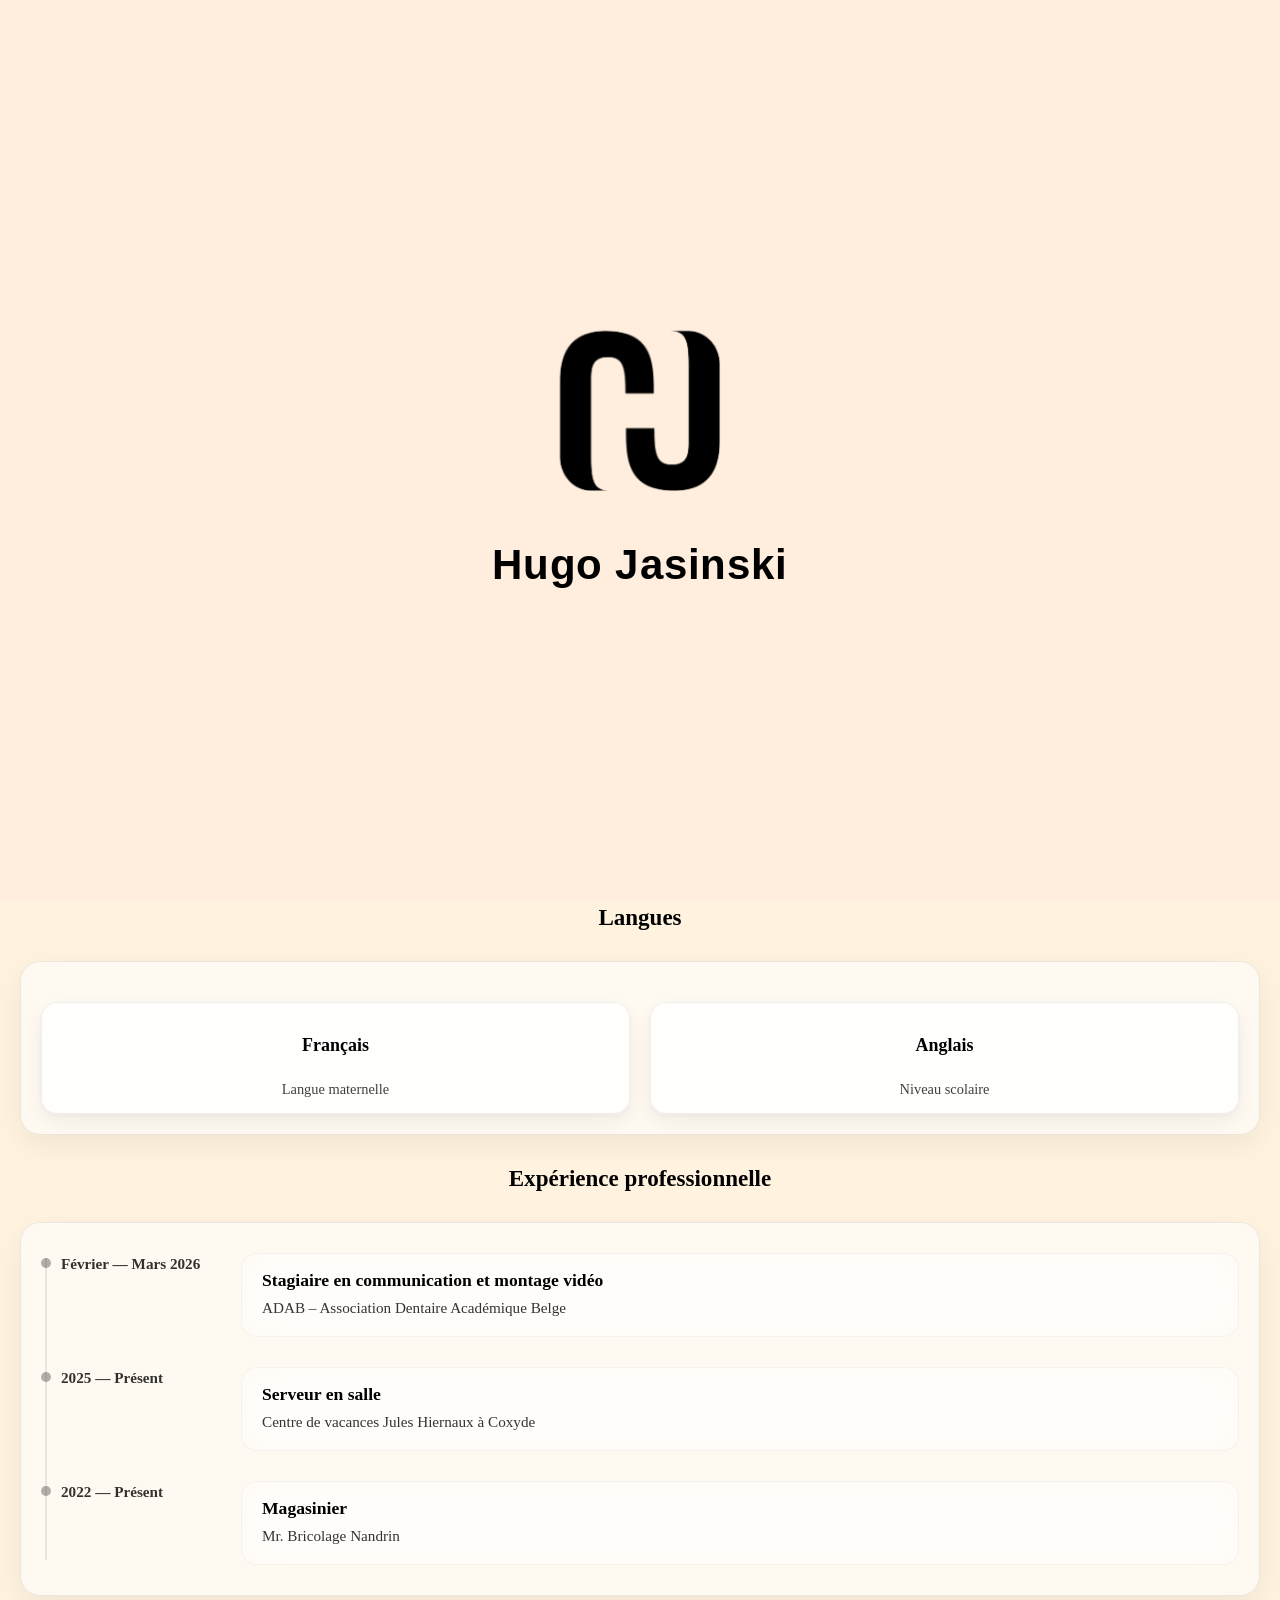
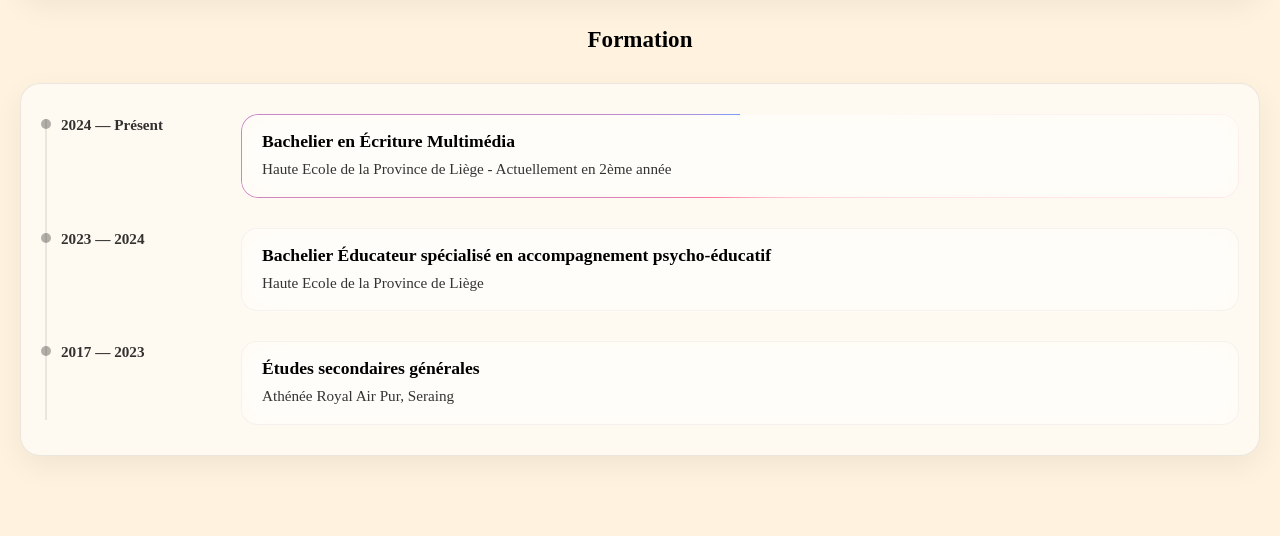
==== about.html @ ada1f1f3 "portfolio" ====
<!DOCTYPE html>
<html lang="fr">

<head>
    <meta charset="UTF-8">
    <meta name="viewport" content="width=device-width, initial-scale=1.0">

    <!-- FAVICON -->
    <link rel="icon" type="image/png" href="assets/logo-light.png">
    <link rel="shortcut icon" type="image/png" href="assets/logo-light.png">

    <!-- Apple (iPhone / Safari) -->
    <link rel="apple-touch-icon" href="assets/logo-light.png">

    <title>À propos - Hugo Jasinski</title>
    <link rel="stylesheet" href="css/style.css">
</head>

<body>

    <script src="js/intro.js"></script>

    <div id="header"></div> <!-- Appel du header -->

    <!-- Contenu de la page -->
    <main class="container">

        <!-- EN-TÊTE DE LA PAGE -->
        <div class="page-header"
            style="margin-bottom: 40px; margin-top: 60px; display: flex; justify-content: space-between; align-items: center; flex-wrap: wrap; gap: 20px;">
            <div>
                <h1 style="margin: 0; margin-bottom: 10px;">À propos</h1>
                <p style="margin: 0; font-size: 1.1rem; opacity: 0.8;">Présentation de mon profil, de mes compétences et de mon approche dans la création de contenus visuels et digitaux.</p>
            </div>
            <a href="assets/CV-web.pdf" class="cv-btn" download="cv-hugo-jasinski">Télécharger mon CV</a>
        </div>

        <!-- PROFIL -->
        <div class="section-header" style="margin-top: 0;">
            <h2>Profil</h2>
        </div>

        <div class="about-card">
            <div class="profile-grid">
                <div class="profile-item">
                    <span>Nom</span>
                    <strong>Hugo Jasinski</strong>
                </div>
                <div class="profile-item">
                    <span>Date de naissance</span>
                    <strong>9 mai 2005</strong>
                </div>
                <div class="profile-item">
                    <span>Email</span>
                    <strong><a href="mailto:hugo.jasinski@student.hepl.be"
                            style="text-decoration: none; color: inherit;">hugo.jasinski@student.hepl.be</a></strong>
                </div>
                <div class="profile-item">
                    <span>Permis</span>
                    <strong>Permis B</strong>
                </div>
                <div class="profile-item">
                    <span>Localisation</span>
                    <strong>Liège, Belgique</strong>
                </div>
            </div>
        </div>

        <!-- COMPÉTENCES -->
        <div class="section-header">
            <h2>Compétences</h2>
        </div>

        <div class="about-card">
            <div class="skills-grid">

                <div class="skill-item">
                    <div class="skill-title">
                        <img src="assets/icons/videoB.png" class="icon-light" alt="Montage vidéo">
                        <img src="assets/icons/videoW.png" class="icon-dark" alt="Montage vidéo">
                        <h3>Montage vidéo</h3>
                    </div>
                    <p>Adobe Premiere Pro, DaVinci Resolve</p>
                </div>

                <div class="skill-item">
                    <div class="skill-title">
                        <img src="assets/icons/designB.png" class="icon-light" alt="Design visuel">
                        <img src="assets/icons/designW.png" class="icon-dark" alt="Design visuel">
                        <h3>Design visuel</h3>
                    </div>
                    <p>Adobe Illustrator, Adobe Photoshop, Canva</p>
                </div>

                <div class="skill-item">
                    <div class="skill-title">
                        <img src="assets/icons/codeB.png" class="icon-light" alt="Web">
                        <img src="assets/icons/codeW.png" class="icon-dark" alt="Web">
                        <h3>Développement Web</h3>
                    </div>
                    <p>HTML, CSS, JavaScript, PHP, SQL (bases)</p>
                </div>

                <div class="skill-item">
                    <div class="skill-title">
                        <img src="assets/icons/UX-B.png" class="icon-light" alt="Wireframing">
                        <img src="assets/icons/UX-W.png" class="icon-dark" alt="Wireframing">
                        <h3>Wireframing</h3>
                    </div>
                    <p>Figma</p>
                </div>

            </div>
        </div>

        <!-- LANGUES -->
        <div class="section-header">
            <h2>Langues</h2>
        </div>

        <div class="about-card">
            <div class="skills-grid languages-grid">
                <div class="skill-item text-center">
                    <h3>Français</h3>
                    <p>Langue maternelle</p>
                </div>
                <div class="skill-item text-center">
                    <h3>Anglais</h3>
                    <p>Niveau scolaire</p>
                </div>
            </div>
        </div>

        <!-- EXPÉRIENCE PROFESSIONNELLE -->
        <div class="section-header">
            <h2>Expérience professionnelle</h2>
        </div>

        <div class="about-card">
            <div class="timeline">

                <div class="timeline-item">
                    <div class="timeline-date">Février — Mars 2026</div>
                    <a href="https://adab.be/" target="_blank" rel="noopener noreferrer" class="timeline-content">
                        <h3>Stagiaire en communication et montage vidéo</h3>
                        <p>ADAB – Association Dentaire Académique Belge</p>
                    </a>
                </div>

                <div class="timeline-item">
                    <div class="timeline-date">2025 — Présent</div>
                    <div class="timeline-content">
                        <h3>Serveur en salle</h3>
                        <p>Centre de vacances Jules Hiernaux à Coxyde</p>
                    </div>
                </div>

                <div class="timeline-item">
                    <div class="timeline-date">2022 — Présent</div>
                    <div class="timeline-content">
                        <h3>Magasinier</h3>
                        <p>Mr. Bricolage Nandrin</p>
                    </div>
                </div>

            </div>
        </div>

        <!-- FORMATION -->
        <div class="section-header">
            <h2>Formation</h2>
        </div>

        <div class="about-card">
            <div class="timeline">

                <div class="timeline-item">
                    <div class="timeline-date">2024 — Présent</div>
                    <a href="https://www.hepl.be/fr/ecriture-multimedia" target="_blank" rel="noopener noreferrer"
                        class="timeline-content highlight-border">
                        <h3>Bachelier en Écriture Multimédia</h3>
                        <p>Haute Ecole de la Province de Liège - Actuellement en 2ème année</p>
                    </a>
                </div>

                <div class="timeline-item">
                    <div class="timeline-date">2023 — 2024</div>
                    <div class="timeline-content">
                        <h3>Bachelier Éducateur spécialisé en accompagnement psycho-éducatif</h3>
                        <p>Haute Ecole de la Province de Liège</p>
                    </div>
                </div>

                <div class="timeline-item">
                    <div class="timeline-date">2017 — 2023</div>
                    <div class="timeline-content">
                        <h3>Études secondaires générales</h3>
                        <p>Athénée Royal Air Pur, Seraing</p>
                    </div>
                </div>

            </div>
        </div>

    </main>

    <script src="js/script.js"></script>
</body>

</html>
---- css/style.css ----
/*
 * =============================================================================
 * style.css — Portfolio
 * -----------------------------------------------------------------------------
 * Ordre des règles : NE PAS réordonner les blocs (cascade, surcharges, media queries).
 *
 * Carte des sections (repères « ===================== » dans le fichier) :
 *   INTRO LOADER → DESIGN SYSTEM → LAYOUT → HEADER → NAV DESKTOP → LOGO →
 *   THEME BUTTON → HERO → CTA → PROJECTS (aperçu accueil) → BURGER → MOBILE MENU → RESPONSIVE (≤768) →
 *   ANIM → LIGHT MODE EMPHASIS → SKILLS GRID → SKILL BUBBLE → TITLE ROW → DETAILS TEXT →
 *   DARK MODE → PROFILE GRID → LANGUAGES → TIMELINE → CV BUTTON → POP ANIMATION →
 *   HIGHLIGHT BORDER → CONTACT PAGE → PROJECTS PAGE → VIDEO SECTION → EXPANDABLE DESCRIPTION →
 *   DESIGN SECTION → DEV WEB SECTION → WIREFRAMING SECTION → MODAL / OVERLAY →
 *   PROJECTS PAGE RESPONSIVE (≤768)
 * -----------------------------------------------------------------------------
 */

/* =====================
   INTRO LOADER
===================== */

#intro-overlay {
    position: fixed;
    inset: 0;
    z-index: 99999;

    display: flex;
    flex-direction: column;
    align-items: center;
    justify-content: center;
    gap: 30px;

    /* Light mode background – matches site */
    background: #ffeede;

    /* Fade in */
    animation: introFadeIn 0.4s ease forwards;
}

#intro-overlay.intro-dark {
    /* Dark mode background – matches site */
    background: #0b0f14;
}

/* Fade in */
@keyframes introFadeIn {
    from { opacity: 0; }
    to   { opacity: 1; }
}

/* Fade out */
#intro-overlay.intro-fadeout {
    animation: introFadeOut 0.6s ease forwards;
    pointer-events: none;
}

@keyframes introFadeOut {
    from { opacity: 1; }
    to   { opacity: 0; }
}

/* --- LOGO --- */
#intro-logo {
    width: clamp(100px, 22vw, 200px);
    height: auto;
    opacity: 0;
    transform: rotate(0deg) scale(1);
    will-change: transform, opacity;
}

#intro-logo.intro-logo-animate {
    animation: introLogoSpin 1.5s cubic-bezier(0.22, 1, 0.36, 1) forwards;
}

@keyframes introLogoSpin {
    0% {
        opacity: 0;
        transform: rotate(0deg) scale(0.85);
    }
    30% {
        opacity: 1;
    }
    100% {
        opacity: 1;
        transform: rotate(180deg) scale(1.15);
    }
}

/* --- TEXT (letter stagger) --- */
#intro-text {
    display: flex;
    justify-content: center;
    flex-wrap: wrap;
    gap: 0;
    font-family: -apple-system, BlinkMacSystemFont, "Segoe UI", Roboto, sans-serif;
    font-size: clamp(24px, 4.5vw, 42px);
    font-weight: 700;
    letter-spacing: 0.02em;
    color: #000;
}

#intro-overlay.intro-dark #intro-text {
    color: #f5f7ff;
}

.intro-letter {
    display: inline-block;
    opacity: 0;
    transform: translateY(20px) scale(0.8);
    animation: introLetterBounce 0.55s cubic-bezier(0.34, 1.56, 0.64, 1) forwards;
}

@keyframes introLetterBounce {
    0% {
        opacity: 0;
        transform: translateY(20px) scale(0.8);
    }
    60% {
        opacity: 1;
        transform: translateY(-4px) scale(1.08);
    }
    100% {
        opacity: 1;
        transform: translateY(0) scale(1);
    }
}

/* --- Responsive --- */
@media (max-width: 480px) {
    #intro-logo {
        width: clamp(80px, 30vw, 140px);
    }
    #intro-text {
        font-size: clamp(20px, 6vw, 30px);
    }
    #intro-overlay {
        gap: 20px;
    }
}

/* =====================
   DESIGN SYSTEM
===================== */

:root {
    --bg: #fff8ef;
    --text: #000;
    --glass: rgba(255, 255, 255, 0.25);

    --text-base: clamp(14px, 1.2vw, 16px);
    --h1: clamp(28px, 4vw, 52px);
    --h2: clamp(20px, 2.2vw, 28px);
    --nav: clamp(14px, 1vw, 16px);
    --card-title: clamp(16px, 1.3vw, 18px);

    --side-padding: 20px;
    --max-width: 1400px;

    --skill-height: 72px;

    /* Hero (accueil) — typographie & hiérarchie */
    --hero-title-family: "Plus Jakarta Sans", -apple-system, BlinkMacSystemFont, "Segoe UI", sans-serif;
    --hero-title-weight: 800;
    --hero-title-tracking: -0.045em;
    --hero-title-line-height: 0.92;
    --hero-title-size: clamp(2.85rem, 6vw + 1.2rem, 6.25rem);
    --hero-lede-max: min(44rem, 100%);
    --hero-lede-opacity: 0.78;
    --hero-stack-gap: clamp(1.35rem, 3.2vw, 2.35rem);
}

* {
    box-sizing: border-box;
}

html,
body {
    width: 100%;
    overflow-x: hidden;
}

body {
    margin: 0;
    font-family: -apple-system, BlinkMacSystemFont;

    background: #fff3df;
    color: var(--text);

    position: relative;
    z-index: 0;

    font-size: var(--text-base);
    transition: background 0.4s ease, color 0.4s ease;
}

body::before {
    content: "";
    position: fixed;
    inset: 0;
    pointer-events: none;

    background:
        radial-gradient(circle at var(--x, 50%) var(--y, 50%),
            rgba(255, 140, 200, 0.42),
            transparent 42%),
        radial-gradient(circle at calc(var(--x, 50%) + 20%) calc(var(--y, 50%) + 10%),
            rgba(255, 228, 150, 0.26),
            transparent 52%);

    z-index: 0;
}

/* Mobile — léger mouvement des halos (sans curseur, mêmes couleurs que desktop) */
@keyframes mobile-bg-drift-light {
    0% {
        background-position: 8% 12%, 92% 88%;
    }

    100% {
        background-position: 42% 38%, 58% 62%;
    }
}

@keyframes mobile-bg-drift-dark {
    0% {
        background-position: 12% 22%, 88% 78%;
    }

    100% {
        background-position: 38% 42%, 62% 58%;
    }
}

body.dark {
    --bg: #0b0f14;
    --text: #f5f7ff;
    --glass: rgba(20, 25, 35, 0.35);

    --hero-lede-opacity: 0.82;

    animation: fadeTheme 0.3s ease;

    background:
        radial-gradient(circle at var(--x, 50%) var(--y, 50%),
            rgba(80, 120, 255, 0.18),
            transparent 45%),
        radial-gradient(circle at calc(var(--x, 50%) + 20%) calc(var(--y, 50%) + 10%),
            rgba(120, 140, 180, 0.12),
            transparent 50%),
        #0b0f14;
}

body.dark::before {
    background:
        radial-gradient(circle at var(--x, 50%) var(--y, 50%),
            rgba(80, 120, 255, 0.18),
            transparent 45%),
        radial-gradient(circle at calc(var(--x, 50%) + 20%) calc(var(--y, 50%) + 10%),
            rgba(120, 140, 180, 0.12),
            transparent 50%);
}

@keyframes hero-title-grad-shift {
    0% {
        background-position: 0% 50%;
    }

    100% {
        background-position: 100% 50%;
    }
}

/* =====================
   LAYOUT
===================== */

main {
    display: flex;
    flex-direction: column;
    gap: 30px;
    padding-top: 80px;
}

.container {
    max-width: var(--max-width);
    padding: 80px var(--side-padding);
    width: 100%;
    margin: 0 auto;
    display: flex;
    flex-direction: column;
    gap: 30px;
}

/* Accueil : hero collé sous le header fixe (pas d’espace vide au-dessus) */
main.home-main.container {
    padding-top: 0;
}

/* =====================
   HEADER
===================== */

.glass {
    position: fixed;
    top: 10px;
    left: 0;
    right: 0;
    margin: 0 auto;

    padding: 10px 20px;
    display: grid;
    grid-template-columns: auto 1fr auto;
    align-items: center;

    backdrop-filter: blur(10px);
    background: var(--glass);
    border-radius: 20px;
    z-index: 1000;

    max-width: var(--max-width);
    width: calc(100% - (var(--side-padding) * 2));

    transition: background 0.4s ease, transform 0.3s ease;
}

/* =====================
   NAV DESKTOP UNIQUEMENT
===================== */

.nav-desktop {
    display: flex;
    justify-content: center;
    align-items: center;
    gap: 40px;
}

.nav-desktop a {
    text-decoration: none;
    color: var(--text);
    font-weight: 500;
    opacity: 0.7;
    font-size: var(--nav);
    transition: transform 0.25s ease, opacity 0.25s ease;
}

.nav-desktop a:hover {
    opacity: 1;
    transform: scale(1.25);
}

/* =====================
   LOGO
===================== */

.logo {
    grid-column: 1;
}

.logo img {
    height: 35px;
    transition: transform 0.5s cubic-bezier(0.34, 1.56, 0.64, 1);
}

.logo img:hover {
    transform: rotate(180deg) scale(1.25);
}

/* =====================
   THEME BUTTON
===================== */

#themeToggle {
    width: 40px;
    height: 40px;
    padding: 0;

    display: flex;
    align-items: center;
    justify-content: center;

    background: transparent;
    /* PLUS DE FOND */
    border: none;
    /* PLUS DE CONTOUR */
    box-shadow: none;
    /* sécurité */

    cursor: pointer;
    color: var(--text);

    font-size: 22px;

    transition: transform 0.25s cubic-bezier(0.34, 1.56, 0.64, 1);
}

#themeToggle:hover {
    transform: scale(1.18);
}

#themeToggle:focus,
#themeToggle:focus-visible {
    outline: none;
    box-shadow: none;
}

#themeToggle:focus-visible {
    box-shadow: 0 0 0 2px rgba(255, 180, 200, 0.5);
}

#themeToggle img {
    width: 20px;
    height: 20px;
    pointer-events: none;
    width: 26px;
    height: 26px;
}

/* =====================
   HERO
===================== */

.hero {
    position: relative;
    height: 60vh;
    min-height: clamp(420px, 60vh, 680px);
    width: 100vw;
    margin-left: calc(50% - 50vw);
    margin-right: calc(50% - 50vw);

    display: flex;
    justify-content: center;
    align-items: center;

    background-image: url("../assets/hero.webp");
    background-repeat: no-repeat;
    background-position: 88% top;
    background-size: cover;

    /* Halo coloré sous le hero (palette hovers, intensité renforcée) */
    box-shadow:
        0 22px 72px rgba(230, 130, 175, 0.32),
        0 10px 36px rgba(230, 130, 175, 0.18);
}

.hero::before {
    content: "";
    position: absolute;
    inset: 0;
    background: linear-gradient(
        to right,
        rgba(18, 16, 16, 0.72) 0%,
        rgba(18, 16, 16, 0.38) 38%,
        rgba(18, 16, 16, 0.08) 58%,
        transparent 72%
    );
    pointer-events: none;
}

body.dark .hero::before {
    background: linear-gradient(
        to right,
        rgba(8, 10, 14, 0.78) 0%,
        rgba(8, 10, 14, 0.42) 38%,
        rgba(8, 10, 14, 0.1) 58%,
        transparent 72%
    );
}

body.dark .hero {
    box-shadow:
        0 24px 76px rgba(80, 120, 255, 0.38),
        0 12px 40px rgba(80, 120, 255, 0.22);
}

.hero-content {
    display: flex;
    justify-content: flex-start;
    align-items: center;
    width: 100%;
    max-width: 1200px;
    margin: 0 auto;
    padding: clamp(1rem, 3vh, 2rem) clamp(var(--side-padding), 5vw, 4.5rem);
    position: relative;
    z-index: 1;
}

.hero-text {
    display: flex;
    flex-direction: column;
    align-items: flex-start;
    gap: var(--hero-stack-gap);
    width: 100%;
    max-width: min(36rem, 52%);
    margin-inline: 0;
    text-align: left;
    text-wrap: balance;
}

@media (min-width: 900px) and (max-width: 1199px) {
    .hero {
        height: 64vh;
        min-height: clamp(480px, 64vh, 720px);
        background-position: 87% top;
        background-size: cover;
    }
}

@media (min-width: 1200px) {
    .hero {
        height: 78vh;
        min-height: clamp(580px, 78vh, 920px);
        background-position: 90% -14vh;
        background-size: cover;
    }
}

/* > 15″ FHD (1920 px) — évite le recadrage excessif sur écrans très larges */
@media (min-width: 1921px) {
    .hero {
        height: min(78vh, 920px);
        max-height: 920px;
        background-size: auto 100%;
        background-position: right top;
    }
}

.hero-title {
    margin: 0;
    padding: 0;
    font-family: var(--hero-title-family);
    font-weight: var(--hero-title-weight);
    font-size: var(--hero-title-size);
    line-height: var(--hero-title-line-height);
    letter-spacing: var(--hero-title-tracking);
    text-rendering: optimizeLegibility;

    /* Fond body (#fff3df, #ffeede) + rose halo ::before (rgb(255, 140, 200)) plus présent */
    background-image: linear-gradient(
        105deg,
        #fff3df 0%,
        #ffe8f0 12%,
        #ffc2dc 26%,
        #fff3df 38%,
        #ffb8d4 50%,
        #ffeede 62%,
        #fde0ec 76%,
        #fff6e8 88%,
        #fff3df 100%
    );
    background-size: 320% 100%;
    background-repeat: no-repeat;
    -webkit-background-clip: text;
    background-clip: text;
    -webkit-text-fill-color: transparent;
    color: transparent;

    animation: hero-title-grad-shift 22s ease-in-out infinite alternate;
}

body.dark .hero-title {
    /* Palette body.dark — background-image uniquement (le shorthand `background` réinitialise background-clip) */
    background-image: linear-gradient(
        112deg,
        #e8ecf8 0%,
        #7c9dff 18%,
        #586a8a 34%,
        #0b0f14 48%,
        #a8b8d8 62%,
        #4f72d8 78%,
        #d0d8e8 100%
    );
    background-size: 320% 100%;
    background-repeat: no-repeat;
    -webkit-background-clip: text;
    background-clip: text;
    -webkit-text-fill-color: transparent;
    color: transparent;

    animation: hero-title-grad-shift 26s ease-in-out infinite alternate;
}

@media (prefers-reduced-motion: reduce) {
    .hero-title {
        animation: none;
        background-position: 50% 50%;
    }
}

@supports not ((-webkit-background-clip: text) or (background-clip: text)) {
    .hero-title {
        background: none;
        background-image: none;
        animation: none;
        -webkit-text-fill-color: #f0d2e4;
        color: #f0d2e4;
    }

    body.dark .hero-title {
        -webkit-text-fill-color: #2a3448;
        color: #2a3448;
    }
}

.hero-title-line {
    display: block;
}

.hero-lede {
    margin: 0;
    max-width: var(--hero-lede-max);
    font-family: inherit;
    font-size: clamp(0.9rem, 0.35vw + 0.88rem, 1.05rem);
    font-weight: 400;
    line-height: 1.68;
    letter-spacing: 0.012em;

    color: rgba(248, 244, 255, var(--hero-lede-opacity));

    transition: color 0.35s ease;
}

body.dark .hero-lede {
    color: rgba(18, 22, 30, var(--hero-lede-opacity));
}

/* Hero — texte identique en mode clair et sombre */
body.dark .hero .hero-title {
    background-image: linear-gradient(
        105deg,
        #fff3df 0%,
        #ffe8f0 12%,
        #ffc2dc 26%,
        #fff3df 38%,
        #ffb8d4 50%,
        #ffeede 62%,
        #fde0ec 76%,
        #fff6e8 88%,
        #fff3df 100%
    );
    background-size: 320% 100%;
    background-repeat: no-repeat;
    -webkit-background-clip: text;
    background-clip: text;
    -webkit-text-fill-color: transparent;
    color: transparent;
    animation: hero-title-grad-shift 22s ease-in-out infinite alternate;
}

body.dark .hero .hero-lede {
    color: rgba(248, 244, 255, var(--hero-lede-opacity));
}

@supports not ((-webkit-background-clip: text) or (background-clip: text)) {
    body.dark .hero .hero-title {
        -webkit-text-fill-color: #f0d2e4;
        color: #f0d2e4;
    }
}

/* =====================
   CTA
===================== */

.cta-card {
    width: 100%;
    padding: 20px;
    border-radius: 20px;
    cursor: pointer;

    background: rgba(255, 255, 255, 0.35);
    backdrop-filter: blur(12px);
    border: 1px solid rgba(255, 255, 255, 0.35);

    transition: transform 0.3s ease, background 0.3s ease;
}

body.dark .cta-card {
    background: rgba(20, 20, 20, 0.35);
    border: 1px solid rgba(255, 255, 255, 0.08);
}

.cta-card:hover {
    transform: translateY(-5px);
    background: rgba(255, 255, 255, 0.45);
}

body.dark .cta-card:hover {
    background: rgba(30, 30, 30, 0.45);
}

.cta.full-width {
    margin-top: 48px;
    margin-bottom: 28px;
}

/* Carte Contact — aspect CTA renforcé + flèche animée au survol */
.contact-card {
    padding: clamp(22px, 4vw, 36px) clamp(20px, 5vw, 40px);
    border-radius: 22px;
    box-shadow: 0 10px 32px rgba(0, 0, 0, 0.07);
    border-width: 1px;
    position: relative;
    overflow: hidden;
}

body.dark .contact-card {
    box-shadow: 0 12px 36px rgba(0, 0, 0, 0.35);
}

.contact-card:hover {
    box-shadow: 0 16px 48px rgba(230, 130, 175, 0.18);
}

body.dark .contact-card:hover {
    box-shadow: 0 18px 52px rgba(80, 120, 255, 0.22);
}

.contact-card-inner {
    display: flex;
    align-items: center;
    justify-content: space-between;
    gap: clamp(16px, 4vw, 28px);
    width: 100%;
}

.contact-card-text {
    flex: 1;
    min-width: 0;
}

.contact-card-text h2 {
    margin: 0 0 8px 0;
    font-size: clamp(1.35rem, 2.5vw, 1.65rem);
    font-weight: 700;
    letter-spacing: -0.02em;
}

.contact-card-text p {
    margin: 0;
    font-size: clamp(0.95rem, 1.8vw, 1.05rem);
    line-height: 1.45;
    opacity: 0.88;
    font-weight: 500;
    transition: opacity 0.25s ease;
}

.contact-card:hover .contact-card-text p {
    opacity: 1;
}

.contact-card-arrow {
    flex-shrink: 0;
    display: flex;
    align-items: center;
    justify-content: center;
    color: var(--text);
    opacity: 0.72;
    transition:
        transform 0.4s cubic-bezier(0.34, 1.56, 0.64, 1),
        opacity 0.25s ease;
}

.contact-card:hover .contact-card-arrow {
    transform: translateX(10px);
    opacity: 1;
}

.contact-card:focus-visible {
    outline: none;
    box-shadow:
        0 10px 32px rgba(0, 0, 0, 0.07),
        0 0 0 3px rgba(230, 130, 175, 0.45);
}

body.dark .contact-card:focus-visible {
    box-shadow:
        0 12px 36px rgba(0, 0, 0, 0.35),
        0 0 0 3px rgba(120, 160, 255, 0.45);
}

/* =====================
   PROJECTS — APERÇU ACCUEIL
===================== */

/* Accueil — aperçu « Mes créations » (détails sur projects.html) */
.home-projects-preview {
    width: 100%;
    margin-top: 18px;
    display: flex;
    flex-direction: column;
    gap: clamp(18px, 3vw, 26px);
}

.home-projects-row {
    display: grid;
    grid-template-columns: repeat(2, minmax(0, 1fr));
    gap: clamp(14px, 2.5vw, 22px);
    width: 100%;
}

.home-projects-row--vertical {
    justify-items: center;
    align-items: start;
}

button.home-project-card {
    font: inherit;
    text-align: left;
    cursor: pointer;
    padding: 0;
    border: none;
    appearance: none;
    -webkit-appearance: none;
    box-sizing: border-box;
}

.home-project-card {
    display: flex;
    flex-direction: column;
    width: 100%;
    max-width: 100%;
    min-width: 0;
    border-radius: 16px;
    overflow: hidden;
    text-decoration: none;
    color: inherit;
    background: rgba(255, 255, 255, 0.25);
    border: 1px solid rgba(0, 0, 0, 0.04);
    backdrop-filter: blur(18px);
    box-shadow: 0 8px 22px rgba(0, 0, 0, 0.06);
    transition:
        transform 0.25s ease,
        background 0.25s ease,
        box-shadow 0.25s ease;
    animation: popIn 0.55s cubic-bezier(0.34, 1.56, 0.64, 1) backwards;
}

.home-projects-row .home-project-card:nth-child(1) {
    animation-delay: 0.04s;
}

.home-projects-row .home-project-card:nth-child(2) {
    animation-delay: 0.1s;
}

body.dark .home-project-card {
    background: rgba(20, 25, 35, 0.35);
    border: 1px solid rgba(255, 255, 255, 0.08);
    box-shadow: 0 10px 28px rgba(0, 0, 0, 0.35);
}

.home-project-card:hover {
    transform: translateY(-6px) scale(1.01);
    background: rgba(255, 255, 255, 0.4);
    box-shadow: 0 16px 48px rgba(230, 130, 175, 0.18);
}

body.dark .home-project-card:hover {
    background: rgba(30, 35, 50, 0.45);
    box-shadow: 0 18px 52px rgba(80, 120, 255, 0.22);
}

.home-project-card:focus-visible {
    outline: none;
    box-shadow:
        0 16px 48px rgba(230, 130, 175, 0.18),
        0 0 0 3px rgba(230, 130, 175, 0.45);
}

body.dark .home-project-card:focus-visible {
    box-shadow:
        0 18px 52px rgba(80, 120, 255, 0.22),
        0 0 0 3px rgba(120, 160, 255, 0.45);
}

.home-project-card-media {
    width: 100%;
    min-width: 0;
    overflow: hidden;
    background: rgba(150, 150, 150, 0.08);
}

.home-project-card--horizontal .home-project-card-media {
    aspect-ratio: 16 / 10;
}

.home-project-card--vertical {
    width: 100%;
    max-width: min(280px, 46vw);
}

.home-project-card--vertical .home-project-card-media {
    aspect-ratio: 9 / 16;
}

.home-project-card-media img {
    width: 100%;
    height: 100%;
    object-fit: cover;
    display: block;
    transition: transform 0.4s ease;
}

.home-project-card:hover .home-project-card-media img {
    transform: scale(1.05);
}

.home-project-card-info {
    flex: 0 0 auto;
    display: flex;
    flex-direction: column;
    align-items: stretch;
    gap: 6px;
    padding: 14px 18px;
    min-height: 56px;
    min-width: 0;
    width: 100%;
    box-sizing: border-box;
    border-top: 1px solid rgba(0, 0, 0, 0.07);
    background: rgba(255, 255, 255, 0.68);
    backdrop-filter: blur(12px);
}

body.dark .home-project-card-info {
    border-top: 1px solid rgba(255, 255, 255, 0.09);
    background: rgba(18, 22, 32, 0.62);
}

.home-project-card-meta {
    display: block;
    font-size: 0.68rem;
    font-weight: 700;
    text-transform: uppercase;
    letter-spacing: 0.07em;
    opacity: 0.52;
}

body.dark .home-project-card-meta {
    opacity: 0.58;
}

.home-project-card-title {
    margin: 0;
    font-size: 0.98rem;
    font-weight: 600;
    line-height: 1.35;
    min-width: 0;
    width: 100%;
    overflow: hidden;
    overflow-wrap: anywhere;
    word-break: break-word;
    display: -webkit-box;
    -webkit-box-orient: vertical;
    -webkit-line-clamp: 2;
    line-clamp: 2;
}

.home-projects-fallback {
    margin: 0;
    padding: 20px;
    text-align: center;
    font-size: 0.95rem;
    opacity: 0.65;
}

@media (prefers-reduced-motion: reduce) {

    .home-project-card,
    .home-project-card-media img {
        animation: none;
        transition: none;
    }

    .home-project-card:hover {
        transform: none;
    }

    .home-project-card:hover .home-project-card-media img {
        transform: none;
    }
}

/* =====================
   BURGER
===================== */

.header-actions {
    grid-column: 3;
    justify-self: end;
    display: flex;
    align-items: center;
    gap: 10px;
}

.burger {
    display: none;
    width: 40px;
    height: 40px;
    border: none;
    background: transparent;
    cursor: pointer;
}

.burger span {
    display: block;
    height: 2px;
    width: 22px;
    background: var(--text);
    margin: 5px auto;
    transition: 0.3s ease;
}

.burger.active span:nth-child(1) {
    transform: translateY(7px) rotate(45deg);
}

.burger.active span:nth-child(2) {
    opacity: 0;
}

.burger.active span:nth-child(3) {
    transform: translateY(-7px) rotate(-45deg);
}

/* =====================
   MOBILE MENU (FIX CLEAN)
===================== */

.mobile-menu {
    position: fixed;
    top: calc(70px + 15px);
    left: 50%;
    transform: translateX(-50%) translateY(-10px);

    display: flex;
    justify-content: center;

    opacity: 0;
    pointer-events: none;

    transition: 0.25s ease;
    z-index: 3000;
}

.mobile-menu.active {
    opacity: 1;
    pointer-events: auto;
    transform: translateX(-50%) translateY(0);
}

/* menu panel */
.nav-mobile {
    display: flex;
    flex-direction: column;

    width: min(420px, calc(100vw - 40px));

    text-align: center;

    background: var(--glass);
    backdrop-filter: blur(12px);
    border-radius: 20px;

    padding: 25px;
    gap: 14px;
}

.nav-mobile a {
    color: var(--text);
    text-decoration: none;
    font-size: 1.1rem;

    display: flex;
    align-items: center;
    justify-content: center;

    height: 48px;

    border-radius: 10px;

    position: relative;
}

.nav-mobile a:hover {
    background: rgba(35, 35, 35, 0.1);
}

.nav-mobile a:not(:last-child)::after {
    content: "";

    position: absolute;
    bottom: -9px;
    /* place entre les items */
    left: 50%;
    transform: translateX(-50%);

    width: 60%;
    /* centré et pas full width */
    height: 1px;

    background: rgba(150, 150, 150, 0.25);
}

/* dark mode */
body.dark .nav-mobile {
    background: rgba(20, 20, 20, 0.25);
    border: 1px solid rgba(255, 255, 255, 0.08);
}

body.dark .nav-mobile a:not(:last-child)::after {
    background: rgba(255, 255, 255, 0.15);
}

/* =====================
   RESPONSIVE
===================== */

@media (max-width: 768px) {

    body::before {
        display: block;
        background:
            radial-gradient(ellipse 95% 90% at 30% 22%,
                rgba(255, 140, 200, 0.42),
                transparent 52%),
            radial-gradient(ellipse 90% 85% at 72% 68%,
                rgba(255, 228, 150, 0.26),
                transparent 56%);
        background-size: 145% 145%;
        background-position: 10% 15%, 90% 85%;
        background-repeat: no-repeat;
        animation: mobile-bg-drift-light 22s ease-in-out infinite alternate;
    }

    body.dark::before {
        background:
            radial-gradient(ellipse 100% 95% at 28% 28%,
                rgba(80, 120, 255, 0.18),
                transparent 58%),
            radial-gradient(ellipse 95% 90% at 72% 62%,
                rgba(120, 140, 180, 0.12),
                transparent 62%);
        background-size: 140% 140%;
        background-position: 15% 25%, 85% 75%;
        background-repeat: no-repeat;
        animation: mobile-bg-drift-dark 26s ease-in-out infinite alternate;
    }

    body {
        background: #fff3df;
    }

    body.dark {
        background: #0b0f14;
    }

    @media (prefers-reduced-motion: reduce) {

        body::before,
        body.dark::before {
            animation: none;
        }
    }

    .hero {
        /* top: 10px + header (padding + contenu 40px + padding) */
        --hero-mobile-header-gap: calc(10px + 10px + 40px + 10px);
        --hero-img-height: calc(100vw * 2000 / 3000);
        --hero-title-size: clamp(2.05rem, 6.2vw + 0.9rem, 3.15rem);
        --hero-stack-gap: clamp(0.85rem, 3vw, 1.25rem);
        --hero-title-tracking: -0.038em;

        display: block;
        height: var(--hero-img-height);
        max-height: var(--hero-img-height);
        min-height: 0;
        margin-top: var(--hero-mobile-header-gap);
        aspect-ratio: unset;

        background-size: 100% auto;
        background-position: 76% top;
        overflow: hidden;
    }

    .hero::before {
        inset: 0;
        background:
            radial-gradient(
                ellipse 72% 95% at 0% 100%,
                rgba(18, 16, 16, 0.9) 0%,
                rgba(18, 16, 16, 0.62) 28%,
                rgba(18, 16, 16, 0.38) 46%,
                rgba(18, 16, 16, 0.16) 62%,
                rgba(18, 16, 16, 0.05) 74%,
                transparent 88%
            ),
            linear-gradient(
                to right,
                rgba(18, 16, 16, 0.55) 0%,
                rgba(18, 16, 16, 0.22) 42%,
                rgba(18, 16, 16, 0.06) 58%,
                transparent 76%
            );
        z-index: 0;
    }

    body.dark .hero::before {
        background:
            radial-gradient(
                ellipse 72% 95% at 0% 100%,
                rgba(18, 16, 16, 0.92) 0%,
                rgba(18, 16, 16, 0.64) 28%,
                rgba(18, 16, 16, 0.4) 46%,
                rgba(18, 16, 16, 0.18) 62%,
                rgba(18, 16, 16, 0.06) 74%,
                transparent 88%
            ),
            linear-gradient(
                to right,
                rgba(18, 16, 16, 0.58) 0%,
                rgba(18, 16, 16, 0.24) 42%,
                rgba(18, 16, 16, 0.07) 58%,
                transparent 76%
            );
    }

    .hero-content {
        position: absolute;
        inset: 0;
        display: flex;
        justify-content: flex-start;
        align-items: center;
        height: auto;
        min-height: 0;
        padding-inline: clamp(var(--side-padding), 4vw, 1.75rem);
        padding-top: 0;
        padding-bottom: 0;
        z-index: 1;
    }

    .hero-text {
        align-items: flex-start;
        text-align: left;
        max-width: min(17.5rem, 58%);
        margin-inline: 0;
        gap: var(--hero-stack-gap);
    }

    .hero-lede {
        max-width: 100%;
        margin-inline: 0;
        font-size: clamp(0.82rem, 0.28vw + 0.8rem, 0.95rem);
        line-height: 1.52;
        text-align: left;
    }

    .home-projects-preview {
        margin-top: 14px;
        gap: 18px;
    }

    /* Rangée paysage : une carte par ligne (stretch explicite ≠ rangée portrait centrée) */
    .home-projects-row--horizontal {
        grid-template-columns: 1fr;
        gap: 16px;
        justify-items: stretch;
    }

    /*
     * Rangée portrait (projets 3 & 4) : deux colonnes, cartes étroites centrées —
     * même logique que les vignettes 9:16 / wireframes centrés sur projects.html.
     */
    .home-projects-row--vertical {
        grid-template-columns: repeat(2, minmax(0, 1fr));
        gap: 12px 14px;
        justify-items: center;
        align-items: start;
    }

    .home-projects-row--vertical .home-project-card--vertical {
        width: 100%;
        max-width: min(200px, 46vw);
        margin-inline: auto;
    }

    .home-projects-row--vertical .home-project-card-info {
        padding: 10px 12px;
        min-height: 48px;
    }

    .home-projects-row--vertical .home-project-card-meta {
        font-size: 0.62rem;
    }

    .home-projects-row--vertical .home-project-card-title {
        font-size: 0.86rem;
    }

    .nav-desktop {
        display: none;
    }

    .burger {
        display: block;
    }

    .glass {
        width: calc(100% - 30px);
        padding: 10px 15px;
    }

    .about-card.expandable {
        padding-bottom: 90px;
        /* ↑ vraie zone tampon */
    }

    #aboutCard.about-card.expandable,
    #aboutCard.about-card.expandable:not(.open),
    #aboutCard.about-card.expandable.open {
        padding-bottom: 22px;
    }

    #aboutCard.about-card.expandable::after {
        display: none;
    }

    .about-card.expandable::after {
        bottom: 24px;
        /* remonte légèrement la flèche */
        width: 26px;
        height: 26px;
        opacity: 0.65;
    }

    .about-card.expandable.open::after {
        transform: translateX(-50%) rotate(180deg) scale(0.95);
    }

}

/* =====================
   ANIM
===================== */

@keyframes fadeTheme {
    from {
        opacity: 0.6;
    }

    to {
        opacity: 1;
    }
}

.about-card.expandable {
    position: relative;
    overflow: visible;
    padding-bottom: 70px;

    background: linear-gradient(135deg,
            rgba(99, 102, 241, 0.06),
            rgba(0, 0, 0, 0.02),
            rgba(255, 255, 255, 0.8));
    background-size: 200% 200%;
    animation: gradientShift 6s ease infinite;
}

@keyframes gradientShift {
    0% {
        background-position: 0% 50%;
    }

    50% {
        background-position: 100% 50%;
    }

    100% {
        background-position: 0% 50%;
    }
}

/* BASE */
.about-card.expandable::after {
    content: "";
    position: absolute;
    bottom: 18px;
    left: 50%;

    width: 30px;
    height: 30px;

    background: url('../assets/icons/arrowB.png') center / contain no-repeat;

    opacity: 0.7;

    transform: translateX(-50%) rotate(0deg) scale(1);

    transition: transform 0.35s cubic-bezier(0.34, 1.56, 0.64, 1),
        opacity 0.2s ease;
}

/* ÉTAT OUVERT (rotation persistante) */
.expandable.open::after {
    transform: translateX(-50%) rotate(180deg) scale(1);
}

/* HOVER = seulement scale + micro mouvement (SANS toucher rotate) */
.about-card.expandable:hover::after {
    opacity: 1;
    transform: translateX(-50%) rotate(var(--rot, 0deg)) scale(1.15) translateY(3px);
}

/* injection du bon angle selon état */
.about-card.expandable.open {
    --rot: 180deg;
}

.expandable:not(.open) {
    --rot: 0deg;
}

.cta-hidden {
    max-height: 0;
    overflow: hidden;
    opacity: 0;
    transition: max-height 0.6s ease, opacity 0.3s ease;
    padding-bottom: 10px;
}

.about-card.expandable.open .cta-hidden {
    /* Prevent long project sections from being clipped to viewport height */
    max-height: 5000px;
    opacity: 1;
    overflow: visible;
}

body.dark .about-card.expandable::after {
    background-image: url('../assets/icons/arrowW.png');
}

.about-card {
    width: 100%;
    padding: 20px;
    border-radius: 20px;

    background: rgba(255, 255, 255, 0.35);
    backdrop-filter: blur(12px);
    border: 1px solid rgba(255, 255, 255, 0.35);

    position: relative;
}

body.dark .about-card {
    background: rgba(20, 20, 20, 0.35);
    border: 1px solid rgba(255, 255, 255, 0.08);
}

.about-card.expandable:not(.open) {
    padding-bottom: 40px;
    cursor: pointer;
}

.about-card.expandable.open {
    padding-bottom: 70px;
    cursor: default;
}

/* =====================
   LIGHT MODE EMPHASIS (ABOUT + CTA)
===================== */

body:not(.dark) .about-card,
body:not(.dark) .cta-card {
    background: rgba(255, 255, 255, 0.55);
    border: 1px solid rgba(0, 0, 0, 0.08);
    box-shadow: 0 10px 30px rgba(0, 0, 0, 0.06);
}

/* effet de "card premium" en clair */
body:not(.dark) .about-card,
body:not(.dark) .cta-card {
    backdrop-filter: blur(16px);
}

/* Page projets — accordéons plus translucides : le halo du body reste visible (proche du ressenti sombre) */
body:not(.dark) .about-card.projects-accordion {
    background: rgba(255, 255, 255, 0.26);
    border: 1px solid rgba(255, 255, 255, 0.5);
    box-shadow: 0 10px 36px rgba(0, 0, 0, 0.04);
    backdrop-filter: blur(14px);
}


/* =====================
   SKILLS GRID
===================== */

.skills-grid {
    display: grid;
    grid-template-columns: repeat(2, 1fr);
    gap: 16px;
    margin-top: 20px;
}

@media (max-width: 768px) {
    .skills-grid {
        grid-template-columns: 1fr;
    }
}

/* =====================
   SKILL BUBBLE
===================== */

.skill-item {
    background: rgba(255, 255, 255, 0.75);
    /* ↑ plus opaque */
    border: 1px solid rgba(0, 0, 0, 0.06);

    backdrop-filter: blur(18px);
    /* ↑ plus premium */

    border-radius: 16px;
    padding: 14px 16px;

    box-shadow:
        0 8px 20px rgba(0, 0, 0, 0.06),
        0 2px 6px rgba(0, 0, 0, 0.04);

    transition: transform 0.25s ease,
        background 0.25s ease,
        box-shadow 0.25s ease;
}

.skill-item:hover {
    transform: translateY(-6px);
    background: rgba(255, 255, 255, 0.9);

    box-shadow:
        0 12px 30px rgba(0, 0, 0, 0.08),
        0 4px 10px rgba(0, 0, 0, 0.05);
}

/* =====================
   TITLE ROW
===================== */

.skill-title {
    display: flex;
    align-items: center;
    gap: 10px;
    margin-bottom: 6px;
}

.skill-title img {
    width: 20px;
    height: 20px;
}

.skill-title h3 {
    font-size: 1rem;
    margin: 0;
    font-weight: 600;
}

/* =====================
   DETAILS TEXT
===================== */

.skill-item p {
    margin: 0;
    font-size: 0.9rem;
    opacity: 0.75;
    line-height: 1.4;
}

/* =====================
   DARK MODE
===================== */

body.dark .skill-item {
    background: rgba(20, 25, 35, 0.35);
    border: 1px solid rgba(255, 255, 255, 0.08);
}

body.dark .skill-item:hover {
    background: rgba(30, 35, 50, 0.45);
}

.section-header {
    display: grid;
    grid-template-columns: 1fr auto 1fr;
    align-items: center;
    width: 100%;
}

.section-header h2 {
    grid-column: 2;
    justify-self: center;
    margin: 0;
}

.section-header .btn-link {
    grid-column: 3;
    justify-self: end;

    display: inline-flex;
    align-items: center;
    justify-content: center;

    padding: 10px 16px;
    border-radius: 14px;

    background: rgba(255, 255, 255, 0.35);
    backdrop-filter: blur(12px);
    border: 1px solid rgba(255, 255, 255, 0.35);

    color: var(--text);
    text-decoration: none;

    font-size: var(--nav);
    font-weight: 500;

    transition: transform 0.25s ease, background 0.25s ease, box-shadow 0.25s ease;
}

.btn-link:hover {
    transform: translateY(-4px);
    background: rgba(255, 255, 255, 0.5);
    box-shadow: 0 10px 25px rgba(0, 0, 0, 0.08);
}

body.dark .btn-link {
    background: rgba(20, 25, 35, 0.35);
    border: 1px solid rgba(255, 255, 255, 0.08);
}

body.dark .btn-link:hover {
    background: rgba(30, 35, 50, 0.45);
}

main,
header,
.container {
    position: relative;
    z-index: 1;
}

img {
    position: relative;
    z-index: 1;
}

.about-cta-btn {
    display: flex;
    align-items: center;
    justify-content: center;

    width: 100%;
    height: var(--skill-height);

    margin-top: 28px;

    border-radius: 16px;

    background: linear-gradient(to bottom,
            rgba(255, 255, 255, 0.95),
            rgba(245, 245, 245, 0.85));
    border: 1px solid rgba(0, 0, 0, 0.12);
    /* contraste net */
    backdrop-filter: blur(12px);

    color: var(--text);
    text-decoration: none;

    font-size: var(--nav);
    font-weight: 600;

    transition:
        font-size 0.25s ease,
        background 0.25s ease;

    opacity: 0;
    transform: translateY(10px);
    pointer-events: none;

    border: 1px solid transparent;
    transition: transform 0.25s ease, border 0.25s ease;
}

body.dark .about-cta-btn {
    background: rgba(40, 45, 60, 0.8);
    border: 1px solid rgba(255, 255, 255, 0.12);
}

body.dark .about-cta-btn:hover {
    border: 1px solid rgba(120, 160, 255, 0.6);
    background: rgba(30, 35, 50, 0.45);
}

.about-card.expandable.open .about-cta-btn {
    opacity: 1;
    transform: translateY(0);
    pointer-events: auto;
}

.about-cta-btn:hover {
    background: rgba(255, 255, 255, 1);
    border: 1px solid rgba(255, 120, 160, 0.6);
    transform: scale(1.05);
    box-shadow: none;
}

.about-cta-btn span {
    display: inline-block;
    transition: transform 0.25s ease;
}

.about-cta-btn:hover span {
    transform: scale(1.15);
}

/* =====================
   PROFILE GRID
===================== */
.profile-grid {
    display: grid;
    grid-template-columns: repeat(2, 1fr);
    grid-auto-rows: 1fr;
    gap: 16px;
    font-size: 1.05rem;
}

.profile-item {
    display: flex;
    gap: 30px;
    align-items: center;
    background: rgba(255, 255, 255, 0.25);
    border: 1px solid rgba(0, 0, 0, 0.04);
    backdrop-filter: blur(18px);
    border-radius: 16px;
    padding: 14px 20px;
    height: 100%;

    box-shadow:
        0 8px 20px rgba(0, 0, 0, 0.06),
        0 2px 6px rgba(0, 0, 0, 0.04);

    transition: transform 0.25s ease,
        background 0.25s ease,
        box-shadow 0.25s ease;
}

.profile-item:hover {
    transform: translateY(-6px);
    background: rgba(255, 255, 255, 0.9);

    box-shadow:
        0 12px 30px rgba(0, 0, 0, 0.08),
        0 4px 10px rgba(0, 0, 0, 0.05);
}

.profile-item span {
    opacity: 0.7;
    width: 180px;
    white-space: nowrap;
    flex-shrink: 0;
    border-right: 1px solid rgba(150, 150, 150, 0.3);
    padding-right: 20px;
}

body.dark .profile-item {
    background: rgba(20, 25, 35, 0.35);
    border: 1px solid rgba(255, 255, 255, 0.08);
}

body.dark .profile-item span {
    border-right: 1px solid rgba(255, 255, 255, 0.15);
}

body.dark .profile-item:hover {
    background: rgba(30, 35, 50, 0.45);
}

.profile-item a {
    color: inherit;
    text-decoration: none;
    font-weight: 600;
}

.profile-item a:hover {
    text-decoration: underline;
}

@media (max-width: 768px) {
    .profile-grid {
        grid-template-columns: 1fr;
    }

    .profile-item {
        flex-direction: column;
        align-items: flex-start;
        gap: 6px;
    }

    .profile-item span,
    body.dark .profile-item span {
        border-right: none;
        padding-right: 0;
    }
}

/* =====================
   LANGUAGES
===================== */
.languages-grid {
    display: flex;
    justify-content: center;
    gap: 20px;
}

.languages-grid .skill-item {
    flex: 1;
    display: flex;
    flex-direction: column;
    align-items: center;
    justify-content: center;
    text-align: center;
    gap: 5px;
}

@media (max-width: 768px) {
    .languages-grid {
        flex-direction: column;
    }
}

/* =====================
   TIMELINE
===================== */
.timeline {
    position: relative;
    padding-left: 20px;
    display: flex;
    flex-direction: column;
    gap: 30px;
    padding-top: 10px;
    padding-bottom: 10px;
}

.timeline::before {
    content: '';
    position: absolute;
    left: 4px;
    top: 15px;
    width: 2px;
    background: rgba(150, 150, 150, 0.2);
    height: 0;
    transition: height 1.5s cubic-bezier(0.2, 0.8, 0.2, 1);
}

.timeline.visible::before {
    height: calc(100% - 30px);
}

body.dark .timeline::before {
    background: rgba(255, 255, 255, 0.1);
}

.timeline-item {
    position: relative;
    display: flex;
    gap: 40px;
    align-items: flex-start;
    opacity: 0;
    transform: translateY(30px);
    transition: opacity 0.8s ease, transform 0.8s ease;
}

.timeline-item.visible {
    opacity: 1;
    transform: translateY(0);
}

.timeline-item::before {
    content: '';
    position: absolute;
    left: -20px;
    top: 5px;
    width: 10px;
    height: 10px;
    border-radius: 50%;
    background: var(--text);
    opacity: 0.3;
    transition: opacity 0.3s ease, transform 0.3s ease;
}

.timeline-item:hover::before {
    opacity: 0.8;
    transform: scale(1.2);
}

.timeline-date {
    width: 140px;
    flex-shrink: 0;
    font-weight: 600;
    opacity: 0.8;
    font-size: 0.95rem;
    padding-top: 2px;
}

.timeline-content {
    flex: 1;
    background: rgba(255, 255, 255, 0.25);
    border: 1px solid rgba(0, 0, 0, 0.04);
    backdrop-filter: blur(18px);
    border-radius: 16px;
    padding: 16px 20px;
    transition: transform 0.25s ease, background 0.25s ease, box-shadow 0.25s ease;
    text-decoration: none;
    color: inherit;
    display: block;
}

body.dark .timeline-content {
    background: rgba(20, 25, 35, 0.35);
    border: 1px solid rgba(255, 255, 255, 0.08);
}

.timeline-content:hover {
    transform: translateY(-4px);
    background: rgba(255, 255, 255, 0.4);
    box-shadow: 0 8px 20px rgba(0, 0, 0, 0.06);
}

body.dark .timeline-content:hover {
    background: rgba(30, 35, 50, 0.45);
}

.timeline-content h3 {
    margin: 0 0 6px 0;
    font-size: 1.1rem;
    font-weight: 600;
}

.timeline-content p {
    margin: 0;
    opacity: 0.8;
    font-size: 0.95rem;
    line-height: 1.5;
}

@media (max-width: 768px) {
    .timeline-item {
        flex-direction: column;
        gap: 8px;
    }

    .timeline-date {
        width: auto;
        opacity: 0.7;
        font-size: 0.9rem;
    }
}

/* =====================
   CV BUTTON
===================== */
.cv-btn {
    display: inline-flex;
    align-items: center;
    justify-content: center;
    padding: 14px 28px;
    border-radius: 16px;
    background: rgba(255, 255, 255, 0.4);
    backdrop-filter: blur(12px);
    border: 1px solid rgba(0, 0, 0, 0.08);
    color: var(--text);
    text-decoration: none;
    font-size: 1.05rem;
    font-weight: 600;
    transition: transform 0.25s ease, background 0.25s ease, border 0.25s ease, box-shadow 0.25s ease;
    width: fit-content;
}

.cv-btn:hover {
    transform: translateY(-3px) scale(1.02);
    background: rgba(255, 255, 255, 0.8);
    border: 1px solid rgba(0, 0, 0, 0.15);
    box-shadow: 0 8px 20px rgba(0, 0, 0, 0.06);
}

body.dark .cv-btn {
    background: rgba(40, 45, 60, 0.6);
    border: 1px solid rgba(255, 255, 255, 0.12);
}

body.dark .cv-btn:hover {
    background: rgba(50, 60, 80, 0.8);
    border: 1px solid rgba(120, 160, 255, 0.4);
}

/* =====================
   POP ANIMATION (ON LOAD)
===================== */
@keyframes popIn {
    0% {
        opacity: 0;
        transform: scale(0.85) translateY(20px);
    }
    100% {
        opacity: 1;
        transform: scale(1) translateY(0);
    }
}

.profile-item, 
.skills-grid .skill-item {
    animation: popIn 0.6s cubic-bezier(0.34, 1.56, 0.64, 1) backwards;
}

/* Effet cascade (staggering) pour l'apparition */
.profile-item:nth-child(1), .skills-grid .skill-item:nth-child(1) { animation-delay: 0.1s; }
.profile-item:nth-child(2), .skills-grid .skill-item:nth-child(2) { animation-delay: 0.2s; }
.profile-item:nth-child(3), .skills-grid .skill-item:nth-child(3) { animation-delay: 0.3s; }
.profile-item:nth-child(4), .skills-grid .skill-item:nth-child(4) { animation-delay: 0.4s; }
.profile-item:nth-child(5), .skills-grid .skill-item:nth-child(5) { animation-delay: 0.5s; }
.profile-item:nth-child(6), .skills-grid .skill-item:nth-child(6) { animation-delay: 0.6s; }

/* =====================
   HIGHLIGHT BORDER ANIMATION
===================== */
@property --border-angle {
    syntax: "<angle>";
    inherits: true;
    initial-value: 0turn;
}

@keyframes bg-spin {
    to {
        --border-angle: 1turn;
    }
}

.highlight-border {
    position: relative;
    border: 1px solid transparent !important;
}

.highlight-border::after {
    content: "";
    position: absolute;
    inset: -1px;
    border-radius: 17px;
    padding: 1px;
    background: conic-gradient(
        from var(--border-angle),
        transparent 20%,
        rgba(255, 120, 160, 1) 60%,
        rgba(120, 160, 255, 1) 100%
    );
    -webkit-mask: linear-gradient(#fff 0 0) content-box, linear-gradient(#fff 0 0);
    mask: linear-gradient(#fff 0 0) content-box, linear-gradient(#fff 0 0);
    -webkit-mask-composite: xor;
    mask-composite: exclude;
    pointer-events: none;
    animation: bg-spin 3s linear infinite;
}

body.dark .highlight-border::after {
    background: conic-gradient(
        from var(--border-angle),
        transparent 20%,
        rgba(120, 160, 255, 1) 60%,
        rgba(196, 128, 255, 1) 100%
    );
}

/* =====================
   CONTACT PAGE
===================== */
.contact-grid {
    display: grid;
    grid-template-columns: 1fr;
    gap: 30px;
}

@media (min-width: 769px) {
    .contact-grid {
        grid-template-columns: 3fr 1fr; /* Form (75%) : Info (25%) */
    }
    .form-section {
        order: 1;
    }
    .info-section {
        order: 2;
    }
}

@media (max-width: 768px) {
    .contact-grid {
        display: flex;
        flex-direction: column;
    }
    .info-section {
        order: 1;
    }
    .form-section {
        order: 2;
    }
}

/* Icons auto-switch theme */
.icon-dark {
    display: none;
}
body.dark .icon-light {
    display: none;
}
body.dark .icon-dark {
    display: block;
}

/* FORM STYLES */
.form-group {
    margin-bottom: 20px;
}

.form-group input,
.form-group select,
.form-group textarea {
    width: 100%;
    padding: 16px;
    border-radius: 14px;
    background-color: rgba(255, 255, 255, 0.4);
    border: 1px solid rgba(0, 0, 0, 0.08);
    backdrop-filter: blur(12px);
    color: var(--text);
    font-size: 1rem;
    font-family: inherit;
    transition: all 0.3s ease;
}

body.dark .form-group input,
body.dark .form-group select,
body.dark .form-group textarea {
    background-color: rgba(20, 25, 35, 0.35);
    border: 1px solid rgba(255, 255, 255, 0.08);
}

.form-group input:focus,
.form-group select:focus,
.form-group textarea:focus {
    outline: none;
    border-color: rgba(255, 120, 160, 0.6);
    background-color: rgba(255, 255, 255, 0.6);
}

body.dark .form-group input:focus,
body.dark .form-group select:focus,
body.dark .form-group textarea:focus {
    border-color: rgba(120, 160, 255, 0.6);
    background-color: rgba(30, 35, 50, 0.45);
}

.form-group textarea {
    resize: vertical;
    min-height: 120px;
}

.form-group select {
    appearance: none;
    -webkit-appearance: none;
    -moz-appearance: none;
    background-image: url("data:image/svg+xml;charset=US-ASCII,%3Csvg%20xmlns%3D%22http%3A%2F%2Fwww.w3.org%2F2000%2Fsvg%22%20width%3D%22292.4%22%20height%3D%22292.4%22%3E%3Cpath%20fill%3D%22%23000%22%20d%3D%22M287%2069.4a17.6%2017.6%200%200%200-13-5.4H18.4c-5%200-9.3%201.8-12.9%205.4A17.6%2017.6%200%200%200%200%2082.2c0%205%201.8%209.3%205.4%2012.9l128%20127.9c3.6%203.6%207.8%205.4%2012.8%205.4s9.2-1.8%2012.8-5.4L287%2095c3.5-3.5%205.4-7.8%205.4-12.8%200-5-1.9-9.2-5.5-12.8z%22%2F%3E%3C%2Fsvg%3E");
    background-repeat: no-repeat;
    background-position: right 16px center;
    background-size: 12px auto;
    padding-right: 48px;
    cursor: pointer;
}

body.dark .form-group select {
    background-image: url("data:image/svg+xml;charset=US-ASCII,%3Csvg%20xmlns%3D%22http%3A%2F%2Fwww.w3.org%2F2000%2Fsvg%22%20width%3D%22292.4%22%20height%3D%22292.4%22%3E%3Cpath%20fill%3D%22%23fff%22%20d%3D%22M287%2069.4a17.6%2017.6%200%200%200-13-5.4H18.4c-5%200-9.3%201.8-12.9%205.4A17.6%2017.6%200%200%200%200%2082.2c0%205%201.8%209.3%205.4%2012.9l128%20127.9c3.6%203.6%207.8%205.4%2012.8%205.4s9.2-1.8%2012.8-5.4L287%2095c3.5-3.5%205.4-7.8%205.4-12.8%200-5-1.9-9.2-5.5-12.8z%22%2F%3E%3C%2Fsvg%3E");
}

.btn-submit {
    display: inline-flex;
    align-items: center;
    justify-content: center;
    width: 100%;
    padding: 16px;
    border-radius: 14px;
    background: linear-gradient(to bottom, rgba(255, 255, 255, 0.95), rgba(245, 245, 245, 0.85));
    border: 1px solid rgba(0, 0, 0, 0.12);
    color: #000;
    font-size: 1.1rem;
    font-weight: 600;
    cursor: pointer;
    transition: transform 0.25s ease, box-shadow 0.25s ease;
}

body.dark .btn-submit {
    background: rgba(40, 45, 60, 0.8);
    border: 1px solid rgba(255, 255, 255, 0.12);
    color: var(--text);
}

.btn-submit:hover {
    transform: translateY(-3px);
    box-shadow: 0 8px 20px rgba(0, 0, 0, 0.06);
}

body.dark .btn-submit:hover {
    background: rgba(50, 60, 80, 0.8);
    border-color: rgba(120, 160, 255, 0.4);
}

.form-message {
    margin-top: 15px;
    padding: 12px;
    border-radius: 10px;
    text-align: center;
    font-weight: 600;
    display: none;
    animation: popIn 0.3s ease;
}

.success-text {
    color: #2b7a2b;
}

.error-text {
    color: #a83232;
}

body.dark .success-text {
    color: #6bc26b;
}

body.dark .error-text {
    color: #ff6b6b;
}

/* FORM STATES */
.success-state {
    background: rgba(230, 255, 230, 0.45) !important;
    border: 1px solid rgba(43, 122, 43, 0.3) !important;
    transform: scale(1.02);
}

body.dark .success-state {
    background: rgba(40, 80, 40, 0.35) !important;
    border: 1px solid rgba(107, 194, 107, 0.3) !important;
}

.error-state {
    background: rgba(255, 230, 230, 0.45) !important;
    border: 1px solid rgba(168, 50, 50, 0.3) !important;
}

body.dark .error-state {
    background: rgba(80, 40, 40, 0.35) !important;
    border: 1px solid rgba(255, 107, 107, 0.3) !important;
}

/* =====================
   PROJECTS PAGE
===================== */

/* --- Accordion overrides --- */
.projects-accordion {
    cursor: default;
}

.projects-accordion:not(.open) {
    cursor: pointer;
}

.projects-accordion .cta-hidden {
    cursor: default;
}

.projects-accordion h2 {
    font-size: var(--h2);
}

.projects-accordion::after {
    display: none;
}

.projects-accordion .accordion-header-top,
#aboutCard .accordion-header-top {
    display: flex;
    align-items: center;
    justify-content: space-between;
    gap: 10px;
    margin-bottom: 6px;
}

.projects-accordion .accordion-header-top .skill-title {
    flex: 1;
    min-width: 0;
    margin-bottom: 0;
}

#aboutCard .accordion-header-top h2 {
    margin: 0;
    flex: 1;
    min-width: 0;
    font-size: var(--h2);
}

#aboutCard .accordion-subtitle.home-skills-intro {
    margin-left: 0;
}

.accordion-toggle {
    position: absolute;
    left: 50%;
    bottom: 18px;
    transform: translateX(-50%) rotate(180deg);
    width: 68px;
    height: 44px;
    border: none;
    background: url('../assets/icons/arrowB.png') center / 30px 30px no-repeat;
    opacity: 0.75;
    cursor: pointer;
    transition: transform 0.35s cubic-bezier(0.34, 1.56, 0.64, 1), opacity 0.2s ease;
}

/* Flèche à droite, centrée sur la ligne titre — projets + accordéon compétences (accueil) */
.projects-accordion .accordion-toggle,
#aboutCard .accordion-toggle {
    position: static;
    left: auto;
    bottom: auto;
    flex-shrink: 0;
    align-self: center;
    transform: rotate(180deg);
}

.projects-accordion:not(.open) .accordion-toggle,
#aboutCard:not(.open) .accordion-toggle {
    transform: rotate(0deg);
}

.about-card.projects-accordion.expandable:not(.open),
.about-card.projects-accordion.expandable.open,
#aboutCard.about-card.expandable:not(.open),
#aboutCard.about-card.expandable.open {
    padding-bottom: 20px;
}

/* Accueil : bouton flèche à la place du ::after */
#aboutCard.about-card.expandable::after {
    display: none;
}

/* Accueil — accordéon fermé uniquement : même hover que .contact-card (ombre + sous-titre), sans effet type flèche Contact */
/* Contenu replié invisible mais encore « cliquable » sous la souris sans pointer-events:none → peut casser le :hover perçu */
#aboutCard:not(.open) .cta-hidden {
    pointer-events: none;
}

/* Même translation que .cta-card:hover (la carte Contact empile .cta-card + .contact-card) */
#aboutCard.about-card.expandable:not(.open) {
    transition: transform 0.3s ease;
}

#aboutCard.about-card.expandable:not(.open) .accordion-subtitle.home-skills-intro {
    opacity: 0.88;
    transition: opacity 0.25s ease;
}

/* Ombre colorée + léger soulèvement au survol (comme la carte Contact) */
body:not(.dark) #aboutCard.about-card.expandable:not(.open):hover,
body:not(.dark) #aboutCard.about-card.expandable:not(.open):focus-within {
    box-shadow: 0 16px 48px rgba(230, 130, 175, 0.18);
    transform: translateY(-5px);
}

body.dark #aboutCard.about-card.expandable:not(.open):hover,
body.dark #aboutCard.about-card.expandable:not(.open):focus-within {
    box-shadow: 0 18px 52px rgba(80, 120, 255, 0.22);
    transform: translateY(-5px);
}

#aboutCard.about-card.expandable:not(.open):hover .accordion-subtitle.home-skills-intro,
#aboutCard.about-card.expandable:not(.open):focus-within .accordion-subtitle.home-skills-intro {
    opacity: 1;
}

@media (hover: none) {

    body:not(.dark) #aboutCard.about-card.expandable:not(.open):active {
        box-shadow: 0 16px 48px rgba(230, 130, 175, 0.18);
        transform: translateY(-5px);
    }

    body.dark #aboutCard.about-card.expandable:not(.open):active {
        box-shadow: 0 18px 52px rgba(80, 120, 255, 0.22);
        transform: translateY(-5px);
    }

    #aboutCard.about-card.expandable:not(.open):active .accordion-subtitle.home-skills-intro {
        opacity: 1;
    }
}

.accordion-toggle:hover {
    opacity: 1;
}

body.dark .accordion-toggle {
    background-image: url('../assets/icons/arrowW.png');
}

.projects-accordion.open .accordion-toggle,
#aboutCard.open .accordion-toggle,
.projects-accordion.open a,
.projects-accordion.open button,
.projects-accordion.open .design-card,
.projects-accordion.open .wireframe-card,
.projects-accordion.open .dev-card-cta,
.projects-accordion.open .desc-toggle {
    cursor: pointer;
}

.accordion-subtitle {
    margin: 6px 0 0 0;
    margin-left: 30px;
    font-size: 0.95rem;
    opacity: 0.65;
}

/* =====================
   VIDEO SECTION
===================== */
.projects-grid-video {
    display: grid;
    grid-template-columns: repeat(2, 1fr);
    gap: 20px;
    margin-top: 16px;
}

.project-video-card {
    background: rgba(255, 255, 255, 0.25);
    border: 1px solid rgba(0, 0, 0, 0.04);
    backdrop-filter: blur(18px);
    border-radius: 16px;
    padding: 16px;
    transition: transform 0.25s ease, background 0.25s ease, box-shadow 0.25s ease;
    animation: popIn 0.6s cubic-bezier(0.34, 1.56, 0.64, 1) backwards;
}

.project-video-card:hover {
    transform: translateY(-4px);
    background: rgba(255, 255, 255, 0.62);
    box-shadow: 0 16px 48px rgba(230, 130, 175, 0.18);
}

body.dark .project-video-card {
    background: rgba(20, 25, 35, 0.35);
    border: 1px solid rgba(255, 255, 255, 0.08);
}

body.dark .project-video-card:hover {
    background: rgba(30, 35, 50, 0.45);
    box-shadow: 0 18px 52px rgba(80, 120, 255, 0.22);
}

.project-video-card h3 {
    margin: 0 0 12px 0;
    font-size: 1.1rem;
    font-weight: 600;
}

/* --- Video wrapper (16:9) --- */
.video-wrapper {
    position: relative;
    width: 100%;
    aspect-ratio: 16 / 9;
    border-radius: 12px;
    overflow: hidden;
    background: rgba(0, 0, 0, 0.05);
}

.video-wrapper.vertical {
    aspect-ratio: 9 / 16;
    max-height: 500px;
    max-width: 280px;
    margin: 0 auto;
}

.video-wrapper iframe {
    position: absolute;
    inset: 0;
    width: 100%;
    height: 100%;
    border: none;
}

/* --- Video placeholder --- */
.video-placeholder {
    position: absolute;
    inset: 0;
    display: flex;
    align-items: center;
    justify-content: center;

    background: linear-gradient(135deg,
        rgba(150, 150, 150, 0.08),
        rgba(150, 150, 150, 0.15));

    border-radius: 12px;
}

body.dark .video-placeholder {
    background: linear-gradient(135deg,
        rgba(40, 50, 70, 0.3),
        rgba(60, 70, 100, 0.2));
}

.video-placeholder span {
    font-size: 0.95rem;
    font-weight: 500;
    opacity: 0.5;
}

/* =====================
   EXPANDABLE DESCRIPTION
===================== */
.project-desc-container {
    margin-top: 12px;
}

.project-desc {
    margin: 0;
    font-size: 0.9rem;
    opacity: 0.75;
    line-height: 1.5;
    white-space: pre-wrap;

    overflow: hidden;
    display: -webkit-box;
    -webkit-box-orient: vertical;
    -webkit-line-clamp: 2;
    line-clamp: 2;
    max-height: 3em;

    transition: max-height 0.4s ease, opacity 0.35s ease;
}

.project-desc.expanded {
    display: block;
    -webkit-line-clamp: unset;
    line-clamp: unset;
    overflow: hidden;
}

.desc-toggle {
    background: none;
    border: none;
    padding: 0;
    margin-top: 4px;
    cursor: pointer;
    color: var(--text);
    font-size: 0.85rem;
    font-weight: 600;
    opacity: 0.6;
    font-family: inherit;
    transition: opacity 0.2s ease;
}

.desc-toggle:hover {
    opacity: 1;
}

/* =====================
   DESIGN SECTION
===================== */
.projects-grid-design {
    display: grid;
    grid-template-columns: repeat(2, 1fr);
    align-items: start;
    gap: 20px;
    margin-top: 16px;
}

.design-card {
    background: rgba(255, 255, 255, 0.25);
    border: 1px solid rgba(0, 0, 0, 0.04);
    backdrop-filter: blur(18px);
    border-radius: 16px;
    overflow: hidden;
    display: flex;
    flex-direction: column;
    cursor: pointer;
    transition: transform 0.25s ease, background 0.25s ease, box-shadow 0.25s ease;
    animation: popIn 0.6s cubic-bezier(0.34, 1.56, 0.64, 1) backwards;
}

.design-card:hover {
    transform: translateY(-6px) scale(1.01);
    background: rgba(255, 255, 255, 0.62);
    box-shadow: 0 16px 48px rgba(230, 130, 175, 0.18);
}

body.dark .design-card {
    background: rgba(20, 25, 35, 0.35);
    border: 1px solid rgba(255, 255, 255, 0.08);
}

body.dark .design-card:hover {
    background: rgba(30, 35, 50, 0.45);
    box-shadow: 0 18px 52px rgba(80, 120, 255, 0.22);
}

.design-img-wrapper {
    width: 100%;
    aspect-ratio: 297 / 210; /* A4 landscape */
    overflow: hidden;
    background: rgba(150, 150, 150, 0.08);
}

.design-img-wrapper.square {
    aspect-ratio: 1 / 1;
}

.design-img-wrapper.widescreen-16-9 {
    aspect-ratio: 16 / 9;
}

.design-img-wrapper.portrait-9-16 {
    aspect-ratio: 9 / 16;
    width: 100%;
}

.design-card.portrait-9-16 {
    width: 56.25%;
    max-width: 320px;
    justify-self: center;
}

.design-img-wrapper img {
    width: 100%;
    height: 100%;
    object-fit: cover;
    transition: transform 0.4s ease;
}

.design-card:hover .design-img-wrapper img {
    transform: scale(1.05);
}

/* Fallback when image fails to load */
.design-img-wrapper.img-error {
    display: flex;
    align-items: center;
    justify-content: center;
    background: linear-gradient(135deg,
        rgba(150, 150, 150, 0.08),
        rgba(150, 150, 150, 0.15));
}

.design-img-wrapper.img-error::after {
    content: "Image à venir";
    font-size: 0.9rem;
    opacity: 0.4;
}

body.dark .design-img-wrapper.img-error {
    background: linear-gradient(135deg,
        rgba(40, 50, 70, 0.3),
        rgba(60, 70, 100, 0.2));
}

/* Title strip — sobre : séparation nette, fond verre neutre */
.design-card-info,
.wireframe-card-info {
    flex: 0 0 auto;
    display: flex;
    align-items: center;
    justify-content: center;
    padding: 14px 20px;
    min-height: 54px;
    border-top: 1px solid rgba(0, 0, 0, 0.07);
    background: rgba(255, 255, 255, 0.68);
    backdrop-filter: blur(12px);
    transition: background 0.25s ease;
}

body:not(.dark) .design-card:hover .design-card-info,
body:not(.dark) .wireframe-card:hover .wireframe-card-info {
    background: rgba(255, 255, 255, 0.92);
}

body.dark .design-card-info,
body.dark .wireframe-card-info {
    border-top: 1px solid rgba(255, 255, 255, 0.09);
    background: rgba(18, 22, 32, 0.62);
    backdrop-filter: blur(12px);
}

.design-card-info h3,
.wireframe-card-info h3 {
    margin: 0;
    font-size: 1rem;
    font-weight: 600;
    text-align: center;
}

/* =====================
   DEV WEB SECTION
===================== */
.projects-grid-dev {
    display: grid;
    grid-template-columns: repeat(2, 1fr);
    gap: 20px;
    margin-top: 16px;
}

.projects-grid-dev.single-project {
    grid-template-columns: 1fr;
    max-width: 640px;
    margin-left: auto;
    margin-right: auto;
}

.dev-card {
    background: rgba(255, 255, 255, 0.35);
    border: 1px solid rgba(0, 0, 0, 0.06);
    backdrop-filter: blur(18px);
    border-radius: 16px;
    padding: 24px 20px;
    display: flex;
    flex-direction: column;
    align-items: center;
    text-align: center;
    gap: 14px;
    transition: transform 0.25s ease, background 0.25s ease, box-shadow 0.25s ease;
    animation: popIn 0.6s cubic-bezier(0.34, 1.56, 0.64, 1) backwards;
}

.dev-card:hover {
    transform: translateY(-4px);
    background: rgba(255, 255, 255, 0.72);
    box-shadow: 0 16px 48px rgba(230, 130, 175, 0.18);
}

body.dark .dev-card {
    background: rgba(20, 25, 35, 0.35);
    border: 1px solid rgba(255, 255, 255, 0.08);
}

body.dark .dev-card:hover {
    background: rgba(30, 35, 50, 0.45);
    box-shadow: 0 18px 52px rgba(80, 120, 255, 0.22);
}

.dev-card h3 {
    margin: 0;
    font-size: 1.15rem;
    font-weight: 600;
}

.dev-card .project-desc-container {
    width: 100%;
    align-self: stretch;
    text-align: left;
}

.dev-card .project-desc {
    text-align: left;
}

.dev-card .desc-toggle {
    align-self: flex-start;
}

.dev-card-logo {
    width: 100px;
    height: 100px;
    display: flex;
    align-items: center;
    justify-content: center;
    border-radius: 20px;
    overflow: hidden;
    background: rgba(150, 150, 150, 0.06);
}

.dev-card-logo img {
    width: 100%;
    height: 100%;
    object-fit: cover;
    display: block;
}

.dev-card-cta {
    display: inline-flex;
    align-items: center;
    justify-content: center;
    padding: 12px 24px;
    border-radius: 14px;
    background: linear-gradient(to bottom,
        rgba(255, 255, 255, 0.95),
        rgba(245, 245, 245, 0.85));
    border: 1px solid rgba(0, 0, 0, 0.12);
    color: #000;
    text-decoration: none;
    font-size: 0.95rem;
    font-weight: 600;
    transition: transform 0.25s ease, border 0.25s ease, box-shadow 0.25s ease;
    margin-top: auto;
}

.dev-card-cta:hover {
    transform: translateY(-3px) scale(1.03);
    border: 1px solid rgba(255, 120, 160, 0.6);
    box-shadow: 0 16px 48px rgba(230, 130, 175, 0.18);
}

body.dark .dev-card-cta {
    background: rgba(40, 45, 60, 0.8);
    border: 1px solid rgba(255, 255, 255, 0.12);
    color: var(--text);
}

body.dark .dev-card-cta:hover {
    background: rgba(50, 60, 80, 0.8);
    border: 1px solid rgba(120, 160, 255, 0.4);
    box-shadow: 0 18px 52px rgba(80, 120, 255, 0.22);
}

/* =====================
   WIREFRAMING SECTION
===================== */
.projects-grid-wireframe {
    display: grid;
    grid-template-columns: repeat(auto-fit, minmax(264px, max-content));
    justify-content: center;
    gap: 20px;
    margin-top: 16px;
}

.wireframe-card {
    width: 312px;
    background: rgba(255, 255, 255, 0.25);
    border: 1px solid rgba(0, 0, 0, 0.04);
    backdrop-filter: blur(18px);
    border-radius: 16px;
    overflow: hidden;
    cursor: pointer;
    transition: transform 0.25s ease, background 0.25s ease, box-shadow 0.25s ease;
    animation: popIn 0.6s cubic-bezier(0.34, 1.56, 0.64, 1) backwards;
}

.wireframe-card:hover {
    transform: translateY(-6px) scale(1.01);
    background: rgba(255, 255, 255, 0.62);
    box-shadow: 0 16px 48px rgba(230, 130, 175, 0.18);
}

body.dark .wireframe-card {
    background: rgba(20, 25, 35, 0.35);
    border: 1px solid rgba(255, 255, 255, 0.08);
}

body.dark .wireframe-card:hover {
    background: rgba(30, 35, 50, 0.45);
    box-shadow: 0 18px 52px rgba(80, 120, 255, 0.22);
}

.wireframe-img-wrapper {
    width: 100%;
    aspect-ratio: 351 / 711;
    overflow: hidden;
    background: rgba(150, 150, 150, 0.08);
}

.wireframe-img-wrapper img {
    width: 100%;
    height: 100%;
    object-fit: cover;
    transition: transform 0.4s ease;
}

.wireframe-card:hover .wireframe-img-wrapper img {
    transform: scale(1.05);
}

.wireframe-img-wrapper.img-error {
    display: flex;
    align-items: center;
    justify-content: center;
    background: linear-gradient(135deg,
        rgba(150, 150, 150, 0.08),
        rgba(150, 150, 150, 0.15));
}

.wireframe-img-wrapper.img-error::after {
    content: "Image à venir";
    font-size: 0.9rem;
    opacity: 0.4;
}

body.dark .wireframe-img-wrapper.img-error {
    background: linear-gradient(135deg,
        rgba(40, 50, 70, 0.3),
        rgba(60, 70, 100, 0.2));
}

/* =====================
   MODAL / OVERLAY
===================== */
.project-modal {
    position: fixed;
    inset: 0;
    z-index: 5000;

    display: flex;
    align-items: center;
    justify-content: center;

    opacity: 0;
    pointer-events: none;
    transition: opacity 0.3s ease;
    overscroll-behavior: contain;
}

.project-modal.active {
    opacity: 1;
    pointer-events: auto;
}

.modal-overlay {
    position: absolute;
    inset: 0;
    background: rgba(0, 0, 0, 0.55);
    backdrop-filter: blur(6px);
    display: flex;
    align-items: center;
    justify-content: center;
    padding: 30px;
}

body.dark .modal-overlay {
    background: rgba(0, 0, 0, 0.7);
}

.modal-content {
    position: relative;
    width: 100%;
    max-width: 900px;
    max-height: 90vh;
    overflow: hidden;
    overscroll-behavior: contain;
    display: flex;
    flex-direction: column;
    border-radius: 20px;
    background: rgba(255, 255, 255, 0.85);
    backdrop-filter: blur(20px);
    border: 1px solid rgba(255, 255, 255, 0.5);
    box-shadow: 0 20px 60px rgba(0, 0, 0, 0.15);
    padding: 30px;
    animation: popIn 0.35s cubic-bezier(0.34, 1.56, 0.64, 1);
}

body.dark .modal-content {
    background: rgba(20, 25, 35, 0.9);
    border: 1px solid rgba(255, 255, 255, 0.1);
    box-shadow: 0 20px 60px rgba(0, 0, 0, 0.4);
}

/* Défilement uniquement du corps : la croix reste fixe dans le panneau */
.modal-body-scroll {
    flex: 1 1 auto;
    min-height: 0;
    min-width: 0;
    overflow-x: hidden;
    overflow-y: auto;
    overscroll-behavior: contain;
    -webkit-overflow-scrolling: touch;
}

.modal-body {
    min-width: 0;
}

/* Scrollbar zone défilante */
.modal-body-scroll::-webkit-scrollbar {
    width: 6px;
}

.modal-body-scroll::-webkit-scrollbar-track {
    background: transparent;
}

.modal-body-scroll::-webkit-scrollbar-thumb {
    background: rgba(150, 150, 150, 0.3);
    border-radius: 3px;
}

.modal-close {
    position: absolute;
    top: 14px;
    right: 14px;
    width: 36px;
    height: 36px;
    border-radius: 50%;
    border: 1px solid rgba(255, 255, 255, 0.35);
    background: #d62d2d;
    color: #fff;
    font-size: 18px;
    font-weight: 700;
    cursor: pointer;
    display: flex;
    align-items: center;
    justify-content: center;
    box-shadow: 0 6px 16px rgba(214, 45, 45, 0.35);
    transition: background 0.2s ease, transform 0.2s ease, box-shadow 0.2s ease;
    z-index: 20;
}

.modal-close:hover {
    background: #b82222;
    transform: scale(1.1);
    box-shadow: 0 8px 20px rgba(184, 34, 34, 0.45);
}

/* --- Vidéo & dev (aperçu accueil / partagé) --- */
.modal-video-layout {
    display: flex;
    flex-direction: column;
    gap: 20px;
}

.modal-video-layout .video-wrapper.vertical {
    max-height: min(520px, 62vh);
}

/* Accueil uniquement — short Santé & IA : même grille que design 9:16 */
.modal-video-layout--portrait-split {
    display: grid;
    grid-template-columns: 1fr 1fr;
    gap: 24px;
    align-items: start;
}

.modal-video-layout--portrait-split .modal-video-split-media {
    display: flex;
    justify-content: center;
    align-items: flex-start;
    min-width: 0;
}

.modal-video-layout--portrait-split .video-wrapper.vertical {
    margin: 0;
    width: 100%;
    max-width: min(280px, 100%);
    max-height: min(520px, 68vh);
}

.modal-dev-layout {
    display: flex;
    flex-direction: column;
    align-items: center;
    gap: 22px;
}

.modal-dev-logo {
    width: 120px;
    height: 120px;
    border-radius: 18px;
    overflow: hidden;
    background: rgba(150, 150, 150, 0.08);
    display: flex;
    align-items: center;
    justify-content: center;
    flex-shrink: 0;
}

.modal-dev-logo img {
    width: 100%;
    height: 100%;
    object-fit: contain;
}

.modal-dev-cta {
    margin-top: 14px;
}

/* --- Design modal layout --- */
.modal-design-layout {
    display: flex;
    flex-direction: column;
    gap: 20px;
}

/* Desktop — design 9:16 : image à gauche, texte à droite (comme wireframing) */
.modal-design-layout--portrait-split {
    display: grid;
    grid-template-columns: 1fr 1fr;
    gap: 24px;
    align-items: start;
}

.modal-design-layout--portrait-split .modal-image-container.portrait-9-16 {
    width: 100%;
    max-width: none;
    margin-left: 0;
    margin-right: 0;
    justify-self: center;
}

.modal-image-container {
    width: 100%;
    aspect-ratio: 297 / 210;
    border-radius: 14px;
    overflow: hidden;
    background: rgba(150, 150, 150, 0.08);
    display: flex;
    align-items: center;
    justify-content: center;
}

.modal-image-container img {
    width: 100%;
    height: 100%;
    object-fit: contain;
    display: block;
}

.modal-image-container.square {
    aspect-ratio: 1 / 1;
    width: min(100%, 55vh);
    margin-left: auto;
    margin-right: auto;
}

.modal-image-container.landscape {
    aspect-ratio: 297 / 210;
    width: 100%;
    margin-left: 0;
    margin-right: 0;
}

.modal-image-container.widescreen-16-9 {
    aspect-ratio: 16 / 9;
    width: 100%;
    margin-left: 0;
    margin-right: 0;
}

.modal-image-container.portrait-9-16 {
    aspect-ratio: 9 / 16;
    width: 56.25%;
    max-width: 360px;
    margin-left: auto;
    margin-right: auto;
}

.modal-image-container.landscape img {
    object-fit: cover;
}

.modal-image-container.widescreen-16-9 img {
    object-fit: cover;
}

.modal-image-container.img-error {
    display: flex;
    align-items: center;
    justify-content: center;
}

.modal-image-container.img-error::after {
    content: "Image à venir";
    font-size: 0.95rem;
    opacity: 0.4;
}

/* --- Info bubble (glassmorphism) --- */
.modal-info-bubble {
    background: rgba(255, 255, 255, 0.45);
    backdrop-filter: blur(16px);
    border: 1px solid rgba(255, 255, 255, 0.4);
    border-radius: 16px;
    padding: 20px;
}

body.dark .modal-info-bubble {
    background: rgba(30, 35, 50, 0.5);
    border: 1px solid rgba(255, 255, 255, 0.1);
}

.modal-info-bubble h3 {
    margin: 0 0 10px 0;
    font-size: 1.15rem;
    font-weight: 600;
}

.modal-info-bubble p {
    margin: 0;
    font-size: 0.95rem;
    opacity: 0.8;
    line-height: 1.6;
    white-space: pre-wrap;
}

/* --- Wireframe modal layout --- */
.modal-wireframe-layout {
    display: grid;
    grid-template-columns: 1fr 1fr;
    gap: 24px;
    align-items: start;
}

/* --- Carousel --- */
.modal-carousel {
    position: relative;
    border-radius: 14px;
    overflow: visible;
    background: rgba(150, 150, 150, 0.06);
    display: flex;
    flex-direction: column;
    align-items: center;
    width: 100%;
}

/* Hauteur fixe (aperçu wireframe) ; largeur ajustée au ratio réel de l’image en JS */
.carousel-track {
    --carousel-portrait-h: min(72vh, 640px);
    height: var(--carousel-portrait-h);
    width: auto;
    max-width: min(100%, calc(var(--carousel-portrait-h) * 9 / 16));
    box-sizing: border-box;
    margin-left: auto;
    margin-right: auto;
    display: flex;
    align-items: center;
    justify-content: center;
    overflow: hidden;
    border-radius: 12px;
}

.carousel-track img {
    width: 100%;
    height: 100%;
    object-fit: contain;
    opacity: 1;
    transition: opacity 0.45s ease;
}

.carousel-track img.is-fading {
    opacity: 0;
}

.carousel-track.img-error {
    display: flex;
    align-items: center;
    justify-content: center;
}

.carousel-track.img-error::after {
    content: "Image à venir";
    font-size: 0.95rem;
    opacity: 0.4;
}

.carousel-btn {
    position: absolute;
    top: 50%;
    transform: translateY(-50%);
    width: 40px;
    height: 40px;
    border-radius: 50%;
    border: none;
    background: rgba(255, 255, 255, 0.7);
    backdrop-filter: blur(8px);
    color: #000;
    font-size: 22px;
    cursor: pointer;
    display: flex;
    align-items: center;
    justify-content: center;
    transition: background 0.2s ease, transform 0.2s ease;
    z-index: 5;
}

.carousel-btn:hover {
    background: rgba(255, 255, 255, 0.9);
    transform: translateY(-50%) scale(1.1);
}

body.dark .carousel-btn {
    background: rgba(40, 45, 60, 0.7);
    color: #fff;
}

body.dark .carousel-btn:hover {
    background: rgba(50, 60, 80, 0.9);
}

.carousel-prev {
    left: 10px;
}

.carousel-next {
    right: 10px;
}

.carousel-dots {
    display: flex;
    justify-content: center;
    gap: 8px;
    padding: 12px 0;
}

.carousel-dot {
    width: 8px;
    height: 8px;
    border-radius: 50%;
    background: rgba(150, 150, 150, 0.3);
    cursor: pointer;
    transition: background 0.2s ease, transform 0.2s ease;
}

.carousel-dot.active {
    background: var(--text);
    transform: scale(1.3);
}

.carousel-dot:hover {
    background: rgba(150, 150, 150, 0.6);
}

/* =====================
   PROJECTS PAGE RESPONSIVE
===================== */
@media (max-width: 768px) {

    .projects-grid-video,
    .projects-grid-design,
    .projects-grid-dev {
        grid-template-columns: 1fr;
    }

    .projects-grid-wireframe {
        grid-template-columns: 1fr;
        justify-items: center;
    }

    .video-wrapper.vertical {
        max-width: 100%;
        max-height: 60vh;
    }

    .modal-wireframe-layout {
        grid-template-columns: 1fr;
    }

    .modal-design-layout--portrait-split {
        display: flex;
        flex-direction: column;
        gap: 20px;
    }

    .modal-video-layout--portrait-split {
        display: flex;
        flex-direction: column;
        gap: 20px;
    }

    /*
     * Mobile WebKit : width 100% + aspect-ratio 9/16 + max-height peut donner une
     * hauteur calculée à 0 — iframe absolue invisible. On pilote la hauteur et on
     * laisse aspect-ratio déduire la largeur (comme pour les miniatures 9:16).
     */
    .modal-video-layout--portrait-split .modal-video-split-media {
        width: 100%;
        display: flex;
        justify-content: center;
        align-items: flex-start;
        flex-shrink: 0;
    }

    .modal-video-layout--portrait-split .video-wrapper.vertical {
        width: auto;
        flex-shrink: 0;
        height: min(52vh, 460px);
        max-height: min(52vh, 460px);
        aspect-ratio: 9 / 16;
        max-width: min(280px, calc(100vw - 72px));
        margin-left: auto;
        margin-right: auto;
    }

    .modal-video-layout:not(.modal-video-layout--portrait-split) .video-wrapper.vertical {
        width: auto;
        flex-shrink: 0;
        height: min(52vh, 460px);
        max-height: min(52vh, 460px);
        aspect-ratio: 9 / 16;
        max-width: min(280px, calc(100vw - 72px));
        margin-left: auto;
        margin-right: auto;
    }

    .modal-dev-logo {
        width: 96px;
        height: 96px;
    }

    .modal-overlay {
        padding: 15px;
    }

    .modal-content {
        padding: 20px;
        max-height: 95vh;
    }

    /* Évite que la barre d’adresse / chrome recouvre la croix : même taille, décalée vers le bas */
    .project-modal .modal-close {
        top: calc(14px + 36px / 2);
    }

    .modal-image-container.portrait-9-16 {
        width: min(100%, 320px);
    }

    .carousel-track {
        --carousel-portrait-h: min(52vh, 520px);
    }

    .wireframe-img-wrapper {
        width: 100%;
    }

    .dev-card-logo {
        width: 80px;
        height: 80px;
    }

    .projects-accordion .accordion-header-top,
    #aboutCard .accordion-header-top {
        gap: 8px;
    }

    .projects-accordion .accordion-toggle,
    #aboutCard .accordion-toggle {
        width: 52px;
        background-size: 26px 26px;
    }
}
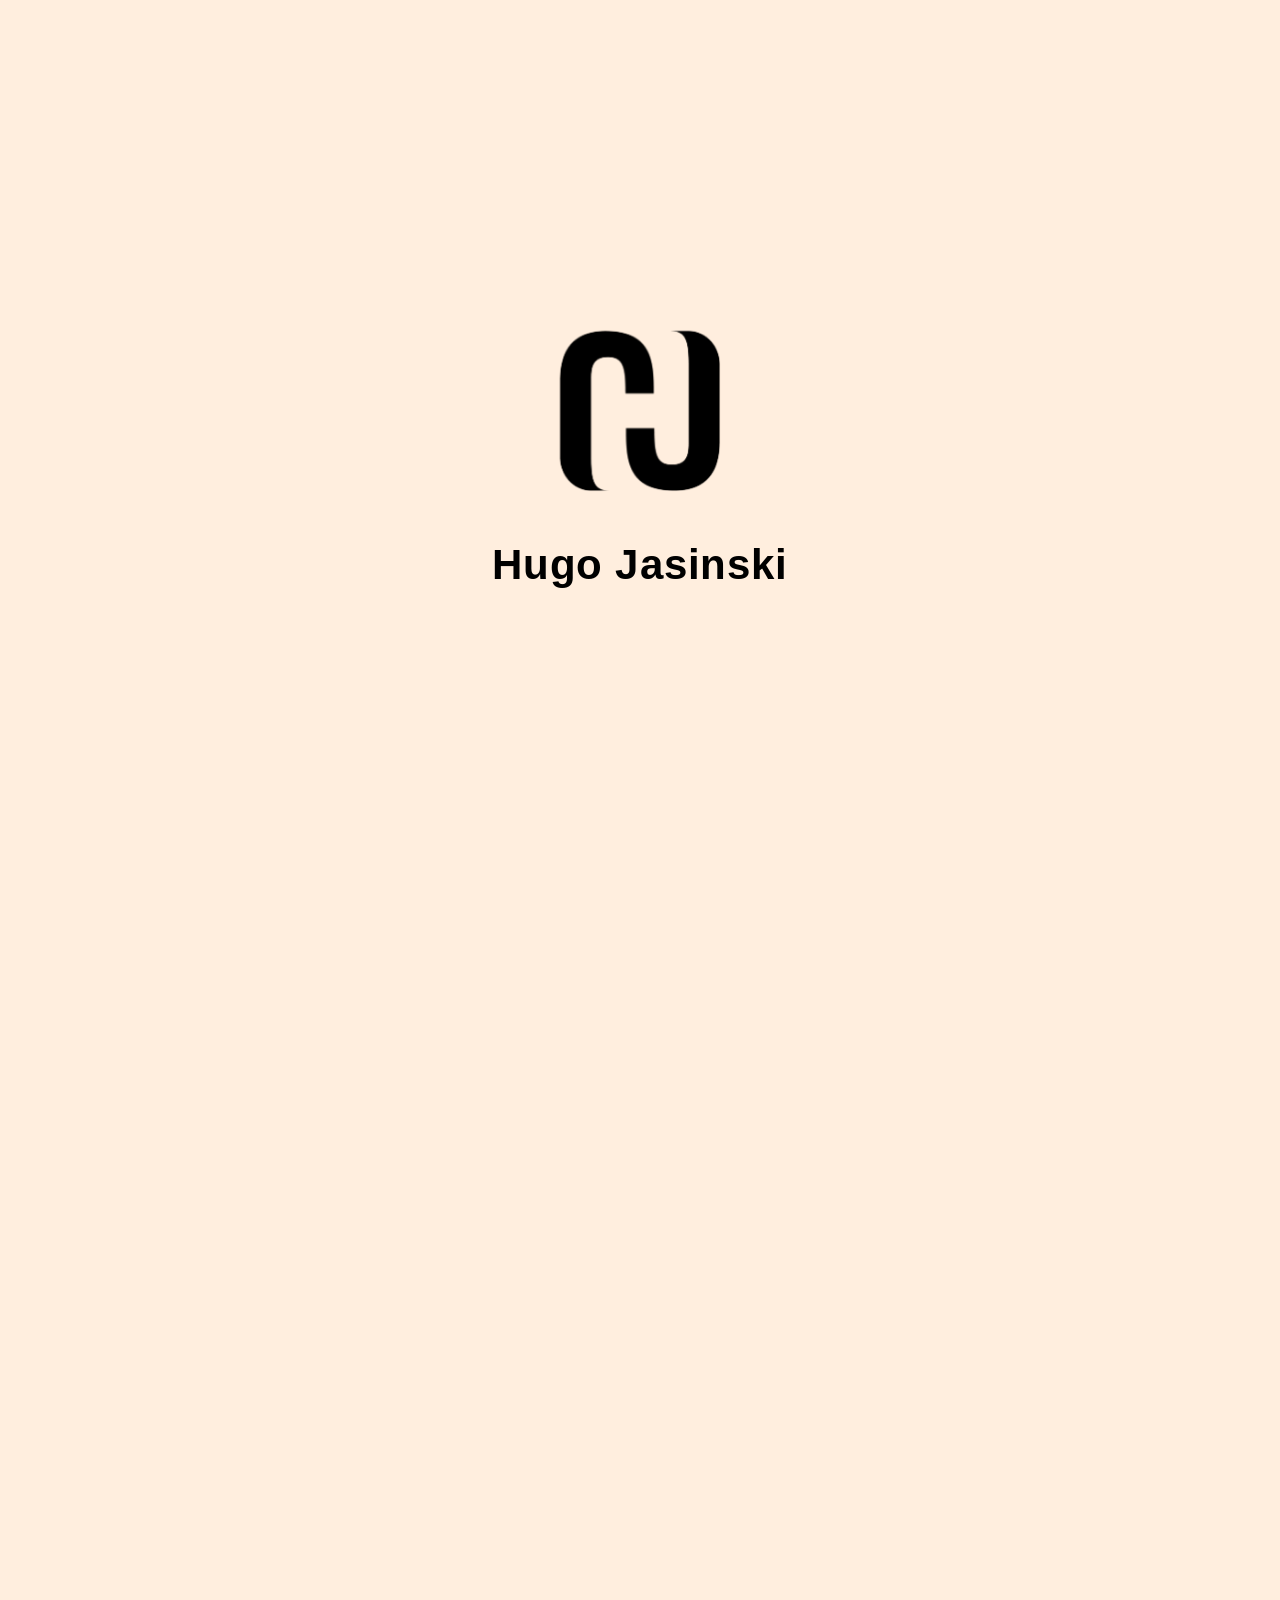
==== commit 0bc6a0ca: "Patch première ouverture Le site (en ligne uniquement) s'ouvrait à moitié en mode sombre (UI cassés)" ====
--- a/about.html
+++ b/about.html
@@ -4,6 +4,26 @@
 <head>
     <meta charset="UTF-8">
     <meta name="viewport" content="width=device-width, initial-scale=1.0">
+    <script>
+        (function () {
+            try {
+                var dark = localStorage.getItem("theme") === "dark";
+                document.documentElement.style.colorScheme = dark ? "dark" : "light only";
+                if (localStorage.getItem("introSeenDate") === new Date().toDateString()) return;
+                document.documentElement.classList.add("intro-active");
+                if (dark) document.documentElement.classList.add("theme-dark-pending");
+            } catch (e) {
+                document.documentElement.style.colorScheme = "light only";
+            }
+        })();
+    </script>
+    <style id="intro-critical">
+        html.intro-active body { overflow: hidden; }
+        html.intro-active body > :not(#intro-overlay) { visibility: hidden; }
+        html.intro-active.theme-dark-pending body,
+        html.intro-active body.dark { background: #0b0f14; color: #f5f7ff; }
+        html.intro-active:not(.theme-dark-pending) body:not(.dark) { background: #ffeede; }
+    </style>
 
     <!-- FAVICON -->
     <link rel="icon" type="image/png" href="assets/logo-light.png">
@@ -18,6 +38,15 @@
 
 <body>
 
+    <script>
+        (function () {
+            try {
+                var dark = localStorage.getItem("theme") === "dark";
+                document.body.classList.toggle("dark", dark);
+            } catch (e) { /* localStorage indisponible */ }
+        })();
+    </script>
+    <script src="js/theme.js"></script>
     <script src="js/intro.js"></script>
 
     <div id="header"></div> <!-- Appel du header -->
--- a/css/style.css
+++ b/css/style.css
@@ -16,8 +16,39 @@
  */
 
 /* =====================
+   COLOR SCHEME (défaut clair — ignore le mode système)
+===================== */
+
+html {
+    color-scheme: light only;
+}
+
+html:has(body.dark) {
+    color-scheme: dark;
+}
+
+/* =====================
    INTRO LOADER
 ===================== */
+
+/* --- Masquage immédiat pendant l'intro (complète le style inline du <head>) --- */
+html.intro-active body {
+    overflow: hidden;
+}
+
+html.intro-active body > :not(#intro-overlay) {
+    visibility: hidden;
+}
+
+html.intro-active.theme-dark-pending body,
+html.intro-active body.dark {
+    background: #0b0f14;
+    color: #f5f7ff;
+}
+
+html.intro-active:not(.theme-dark-pending) body:not(.dark) {
+    background: #ffeede;
+}
 
 #intro-overlay {
     position: fixed;
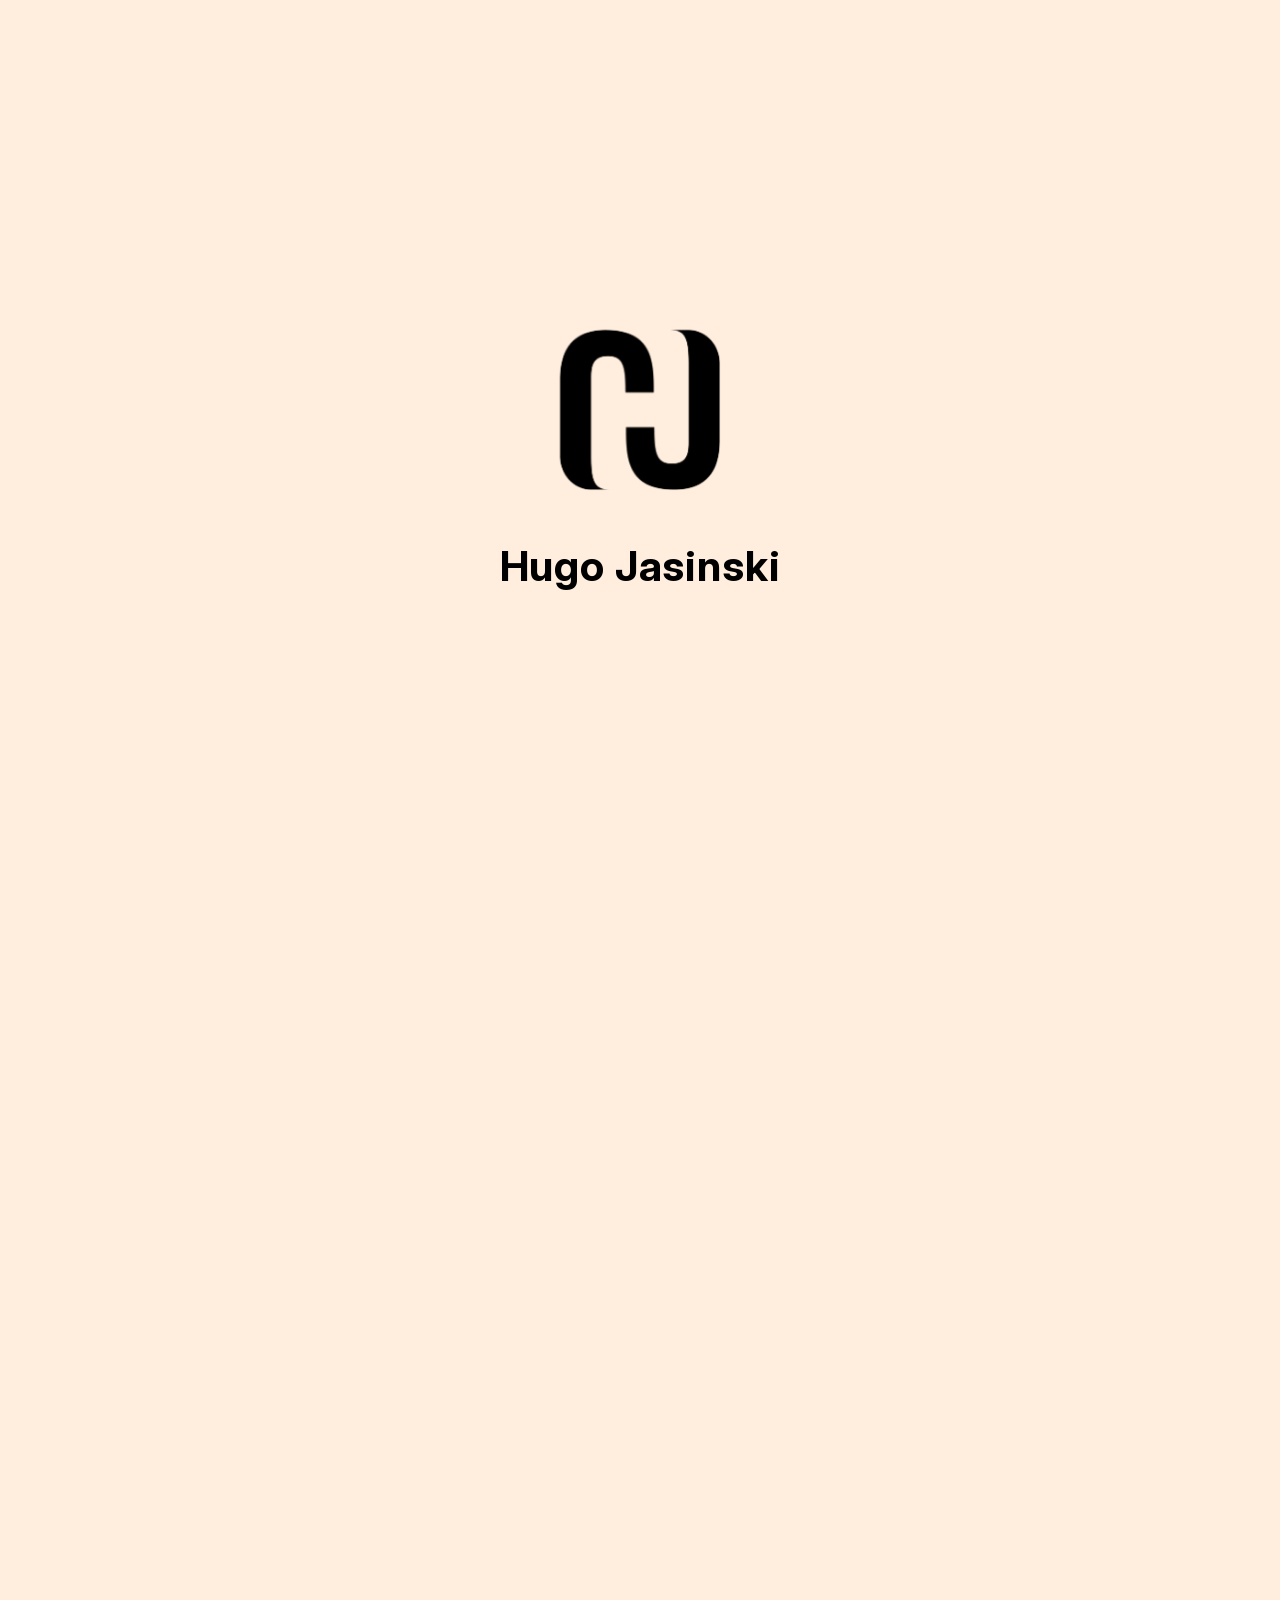
==== commit 86553769: "Correctifs divers BEM 2 -> 3  Police Inter sur tout OS  Mise en place du RGPD dans le formulaire de " ====
--- a/about.html
+++ b/about.html
@@ -4,14 +4,18 @@
 <head>
     <meta charset="UTF-8">
     <meta name="viewport" content="width=device-width, initial-scale=1.0">
+    <script src="js/theme.js"></script>
     <script>
         (function () {
+            "use strict";
             try {
-                var dark = localStorage.getItem("theme") === "dark";
-                document.documentElement.style.colorScheme = dark ? "dark" : "light only";
-                if (localStorage.getItem("introSeenDate") === new Date().toDateString()) return;
+                if (sessionStorage.getItem("introSeenDate") === new Date().toDateString()) {
+                    return;
+                }
                 document.documentElement.classList.add("intro-active");
-                if (dark) document.documentElement.classList.add("theme-dark-pending");
+                if (typeof resolveDarkMode === "function" && resolveDarkMode()) {
+                    document.documentElement.classList.add("theme-dark-pending");
+                }
             } catch (e) {
                 document.documentElement.style.colorScheme = "light only";
             }
@@ -20,9 +24,8 @@
     <style id="intro-critical">
         html.intro-active body { overflow: hidden; }
         html.intro-active body > :not(#intro-overlay) { visibility: hidden; }
-        html.intro-active.theme-dark-pending body,
-        html.intro-active body.dark { background: #0b0f14; color: #f5f7ff; }
-        html.intro-active:not(.theme-dark-pending) body:not(.dark) { background: #ffeede; }
+        html.intro-active.theme-dark-pending body { background: #0b0f14; color: #f5f7ff; }
+        html.intro-active:not(.theme-dark-pending) body { background: #ffeede; color: #000; }
     </style>
 
     <!-- FAVICON -->
@@ -39,14 +42,8 @@
 <body>
 
     <script>
-        (function () {
-            try {
-                var dark = localStorage.getItem("theme") === "dark";
-                document.body.classList.toggle("dark", dark);
-            } catch (e) { /* localStorage indisponible */ }
-        })();
+        if (typeof applyThemeClass === "function") applyThemeClass();
     </script>
-    <script src="js/theme.js"></script>
     <script src="js/intro.js"></script>
 
     <div id="header"></div> <!-- Appel du header -->
@@ -208,7 +205,7 @@
                     <a href="https://www.hepl.be/fr/ecriture-multimedia" target="_blank" rel="noopener noreferrer"
                         class="timeline-content highlight-border">
                         <h3>Bachelier en Écriture Multimédia</h3>
-                        <p>Haute Ecole de la Province de Liège - Actuellement en 2ème année</p>
+                        <p>Haute Ecole de la Province de Liège - Actuellement en 3e année</p>
                     </a>
                 </div>
 
@@ -236,4 +233,4 @@
     <script src="js/script.js"></script>
 </body>
 
-</html>+</html>
--- a/css/style.css
+++ b/css/style.css
@@ -1,3 +1,11 @@
+@font-face {
+    font-family: "Inter";
+    font-style: normal;
+    font-weight: 100 900;
+    font-display: swap;
+    src: url("../assets/fonts/InterVariable.woff2") format("woff2");
+}
+
 /*
  * =============================================================================
  * style.css — Portfolio
@@ -40,14 +48,14 @@
     visibility: hidden;
 }
 
-html.intro-active.theme-dark-pending body,
-html.intro-active body.dark {
+html.intro-active.theme-dark-pending body {
     background: #0b0f14;
     color: #f5f7ff;
 }
 
-html.intro-active:not(.theme-dark-pending) body:not(.dark) {
+html.intro-active:not(.theme-dark-pending) body {
     background: #ffeede;
+    color: #000;
 }
 
 #intro-overlay {
@@ -123,7 +131,7 @@
     justify-content: center;
     flex-wrap: wrap;
     gap: 0;
-    font-family: -apple-system, BlinkMacSystemFont, "Segoe UI", Roboto, sans-serif;
+    font-family: var(--site-font-family);
     font-size: clamp(24px, 4.5vw, 42px);
     font-weight: 700;
     letter-spacing: 0.02em;
@@ -174,6 +182,7 @@
 ===================== */
 
 :root {
+    --site-font-family: "Inter", Arial, sans-serif;
     --bg: #fff8ef;
     --text: #000;
     --glass: rgba(255, 255, 255, 0.25);
@@ -190,7 +199,7 @@
     --skill-height: 72px;
 
     /* Hero (accueil) — typographie & hiérarchie */
-    --hero-title-family: "Plus Jakarta Sans", -apple-system, BlinkMacSystemFont, "Segoe UI", sans-serif;
+    --hero-title-family: var(--site-font-family);
     --hero-title-weight: 800;
     --hero-title-tracking: -0.045em;
     --hero-title-line-height: 0.92;
@@ -204,6 +213,18 @@
     box-sizing: border-box;
 }
 
+button,
+input,
+select,
+textarea,
+option,
+code,
+pre,
+kbd,
+samp {
+    font-family: inherit;
+}
+
 html,
 body {
     width: 100%;
@@ -212,7 +233,8 @@
 
 body {
     margin: 0;
-    font-family: -apple-system, BlinkMacSystemFont;
+    font-family: var(--site-font-family);
+    font-optical-sizing: auto;
 
     background: #fff3df;
     color: var(--text);
@@ -392,6 +414,18 @@
     transition: transform 0.5s cubic-bezier(0.34, 1.56, 0.64, 1);
 }
 
+.logo-theme-dark {
+    display: none;
+}
+
+body.dark .logo-theme-light {
+    display: none;
+}
+
+body.dark .logo-theme-dark {
+    display: block;
+}
+
 .logo img:hover {
     transform: rotate(180deg) scale(1.25);
 }
@@ -444,6 +478,18 @@
     pointer-events: none;
     width: 26px;
     height: 26px;
+}
+
+.theme-icon-dark {
+    display: none;
+}
+
+body.dark .theme-icon-light {
+    display: none;
+}
+
+body.dark .theme-icon-dark {
+    display: block;
 }
 
 /* =====================
@@ -545,13 +591,28 @@
     }
 }
 
-/* > 15″ FHD (1920 px) — évite le recadrage excessif sur écrans très larges */
+/* > 15″ FHD (1920 px) — hero en carte centrée (fond page visible sur les côtés) */
 @media (min-width: 1921px) {
     .hero {
-        height: min(78vh, 920px);
-        max-height: 920px;
-        background-size: auto 100%;
-        background-position: right top;
+        /* header: top 10px + padding 10 + contenu 40 + padding 10, puis 10px sous le header (= top) */
+        --hero-wide-header-gap: calc(10px + 10px + 40px + 10px + 10px);
+
+        width: 100%;
+        max-width: 100%;
+        margin-left: 0;
+        margin-right: 0;
+        margin-top: var(--hero-wide-header-gap);
+
+        height: auto;
+        min-height: 0;
+        max-height: none;
+        aspect-ratio: 3000 / 2000;
+
+        border-radius: 20px;
+        overflow: hidden;
+
+        background-size: 100% auto;
+        background-position: 88% top;
     }
 }
 
@@ -2532,6 +2593,103 @@
     border: none;
 }
 
+.privacy-page a,
+.contact-privacy a {
+    color: inherit;
+    text-decoration: underline;
+    text-underline-offset: 3px;
+}
+
+.privacy-page a:focus-visible,
+.contact-privacy a:focus-visible {
+    outline: 3px solid #4764cc;
+    outline-offset: 3px;
+}
+
+.contact-privacy {
+    font-size: 0.85rem;
+    line-height: 1.65;
+    margin: 0 0 18px;
+    overflow-wrap: anywhere;
+}
+
+.privacy-page {
+    max-width: 1000px;
+    padding-bottom: 96px;
+    line-height: 1.75;
+    overflow-wrap: anywhere;
+}
+
+.privacy-page .page-header {
+    margin: 60px 0 32px;
+}
+
+.privacy-page h1 {
+    line-height: 1.2;
+}
+
+.privacy-page .about-card {
+    margin-bottom: 24px;
+}
+
+.privacy-page h2 {
+    margin-top: 0;
+    line-height: 1.35;
+    scroll-margin-top: 130px;
+}
+
+.privacy-page p:last-child {
+    margin-bottom: 0;
+}
+
+html.privacy-document {
+    scroll-behavior: smooth;
+}
+
+.back-to-top {
+    position: fixed;
+    right: max(20px, env(safe-area-inset-right));
+    bottom: max(20px, env(safe-area-inset-bottom));
+    z-index: 1100;
+    display: inline-flex;
+    align-items: center;
+    justify-content: center;
+    width: 48px;
+    height: 48px;
+    border: 1px solid rgba(0, 0, 0, 0.12);
+    border-radius: 14px;
+    background: #fff8ef;
+    color: var(--text);
+    box-shadow: 0 4px 16px rgba(0, 0, 0, 0.12);
+    text-decoration: none;
+    transition: transform 0.2s ease, box-shadow 0.2s ease;
+}
+
+.back-to-top:hover {
+    transform: translateY(-3px);
+    box-shadow: 0 7px 20px rgba(0, 0, 0, 0.18);
+}
+
+.back-to-top:focus-visible {
+    outline: 3px solid #4764cc;
+    outline-offset: 3px;
+}
+
+body.dark .back-to-top {
+    background: #20283a;
+    border-color: rgba(255, 255, 255, 0.2);
+}
+
+@media (prefers-reduced-motion: reduce) {
+    html.privacy-document {
+        scroll-behavior: auto;
+    }
+
+    .back-to-top {
+        transition: none;
+    }
+}
+
 /* --- Video placeholder --- */
 .video-placeholder {
     position: absolute;
@@ -3485,4 +3643,4 @@
         width: 52px;
         background-size: 26px 26px;
     }
-}+}
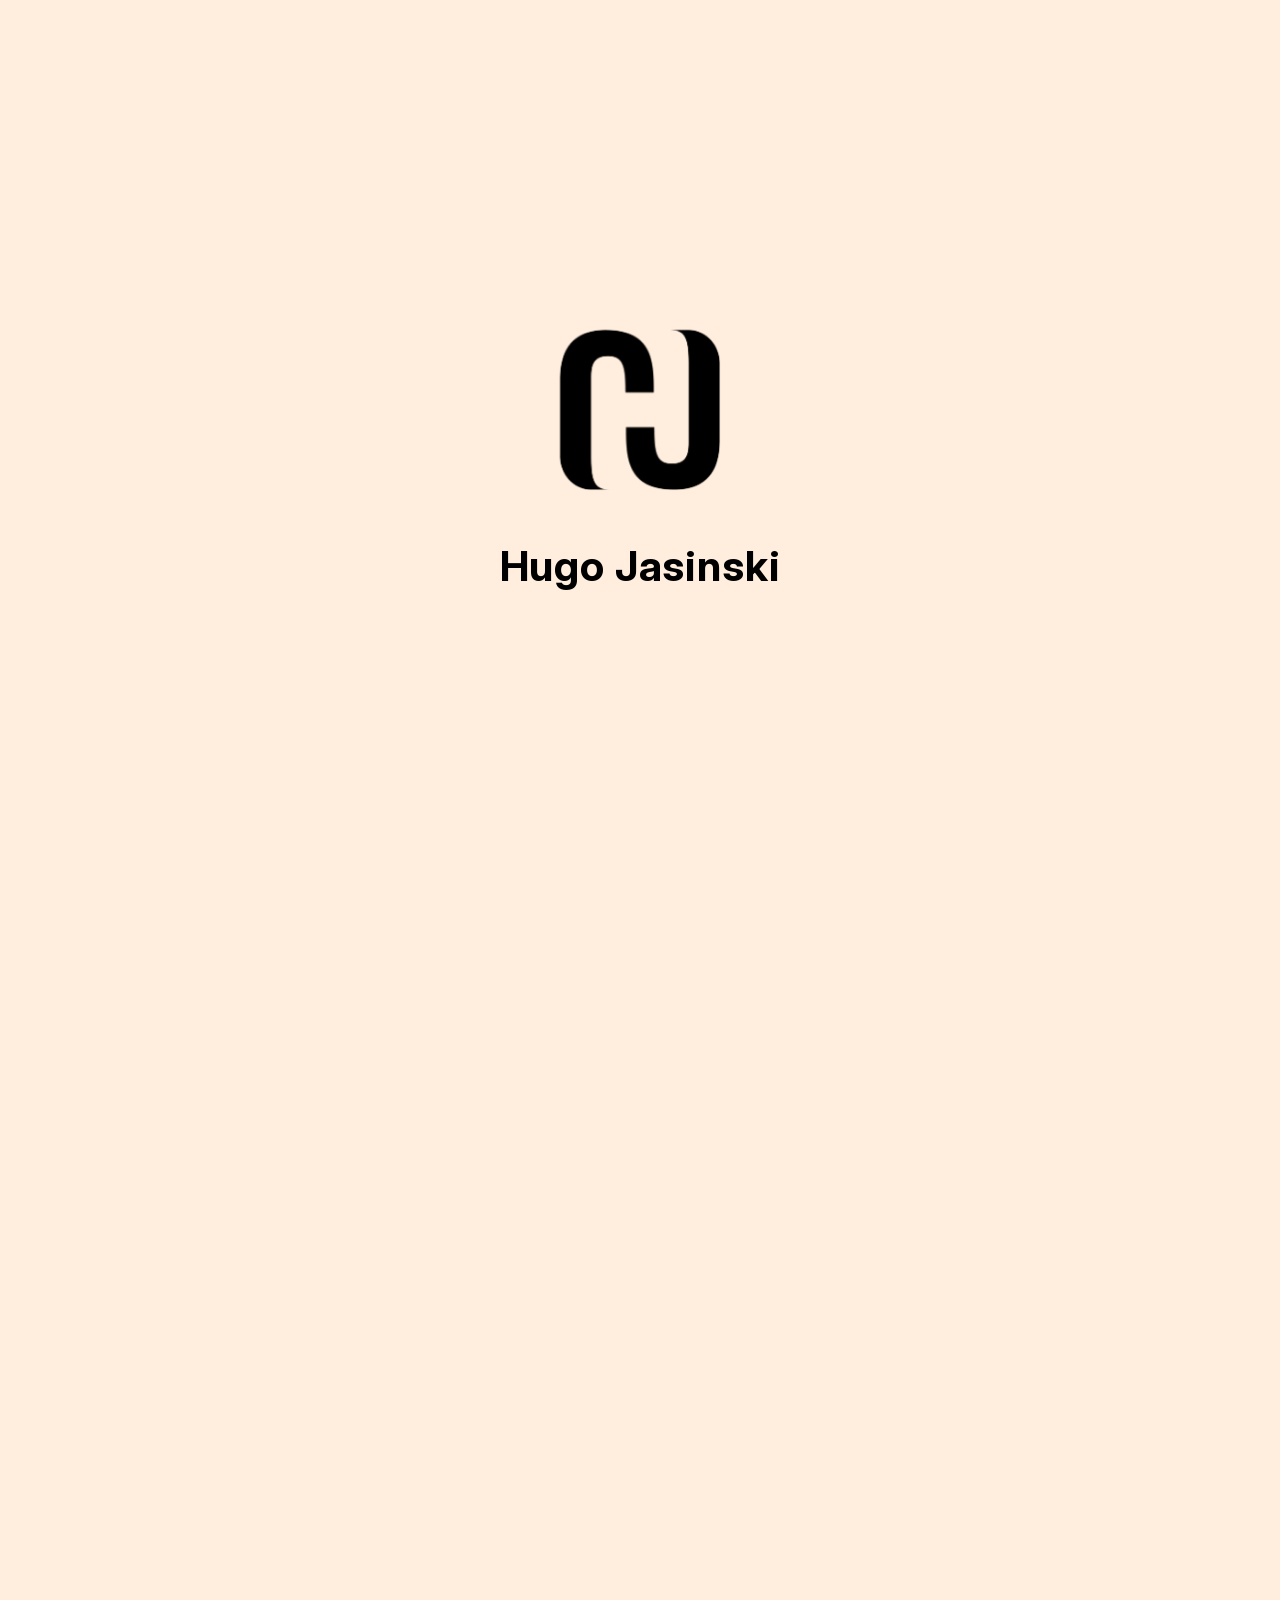
==== commit a1e8b347: "+footer Ajout d'un footer avec lien vers la politique de confidentialité et mention du nom 'Hugo Jas" ====
--- a/about.html
+++ b/about.html
@@ -230,6 +230,8 @@
 
     </main>
 
+    <div id="footer"></div>
+
     <script src="js/script.js"></script>
 </body>
 
--- a/css/style.css
+++ b/css/style.css
@@ -13,7 +13,7 @@
  * Ordre des règles : NE PAS réordonner les blocs (cascade, surcharges, media queries).
  *
  * Carte des sections (repères « ===================== » dans le fichier) :
- *   INTRO LOADER → DESIGN SYSTEM → LAYOUT → HEADER → NAV DESKTOP → LOGO →
+ *   INTRO LOADER → DESIGN SYSTEM → LAYOUT → HEADER → FOOTER → NAV DESKTOP → LOGO →
  *   THEME BUTTON → HERO → CTA → PROJECTS (aperçu accueil) → BURGER → MOBILE MENU → RESPONSIVE (≤768) →
  *   ANIM → LIGHT MODE EMPHASIS → SKILLS GRID → SKILL BUBBLE → TITLE ROW → DETAILS TEXT →
  *   DARK MODE → PROFILE GRID → LANGUAGES → TIMELINE → CV BUTTON → POP ANIMATION →
@@ -374,6 +374,93 @@
     width: calc(100% - (var(--side-padding) * 2));
 
     transition: background 0.4s ease, transform 0.3s ease;
+}
+
+/* =====================
+   FOOTER
+===================== */
+
+.site-footer {
+    position: relative;
+    z-index: 1;
+    display: flex;
+    align-items: center;
+    justify-content: space-between;
+    gap: 24px;
+    max-width: var(--max-width);
+    width: calc(100% - (var(--side-padding) * 2));
+    margin: 0 auto 24px;
+    padding: 24px 28px;
+    border: 1px solid rgba(255, 255, 255, 0.35);
+    border-radius: 20px;
+    background: var(--glass);
+    backdrop-filter: blur(10px);
+    color: var(--text);
+    font-size: 0.875rem;
+    line-height: 1.6;
+}
+
+.site-footer-credit {
+    margin: 0;
+}
+
+.site-footer-signature {
+    display: block;
+    margin-top: 4px;
+    font-size: 0.8rem;
+    opacity: 0.75;
+}
+
+.site-footer nav {
+    display: flex;
+    justify-content: center;
+}
+
+.site-footer a {
+    display: inline-block;
+    padding: 10px 14px;
+    border: 1px solid rgba(0, 0, 0, 0.08);
+    border-radius: 12px;
+    background: rgba(255, 255, 255, 0.25);
+    color: inherit;
+    font-weight: 500;
+    text-align: center;
+    text-decoration: none;
+    text-underline-offset: 4px;
+}
+
+.site-footer a:hover {
+    text-decoration: underline;
+}
+
+.site-footer a:focus-visible {
+    outline: 3px solid currentColor;
+    outline-offset: 4px;
+}
+
+body.dark .site-footer,
+body.dark .site-footer a {
+    border-color: rgba(255, 255, 255, 0.12);
+}
+
+body.dark .site-footer a {
+    background: rgba(30, 35, 50, 0.45);
+}
+
+/* Keep the fixed back-to-top control clear of the footer on the privacy page. */
+.privacy-document .site-footer {
+    margin-bottom: 88px;
+}
+
+@media (max-width: 600px) {
+    .site-footer {
+        width: calc(100% - 30px);
+        flex-direction: column;
+        align-items: stretch;
+        gap: 16px;
+        padding: 22px 18px;
+        text-align: center;
+    }
 }
 
 /* =====================
